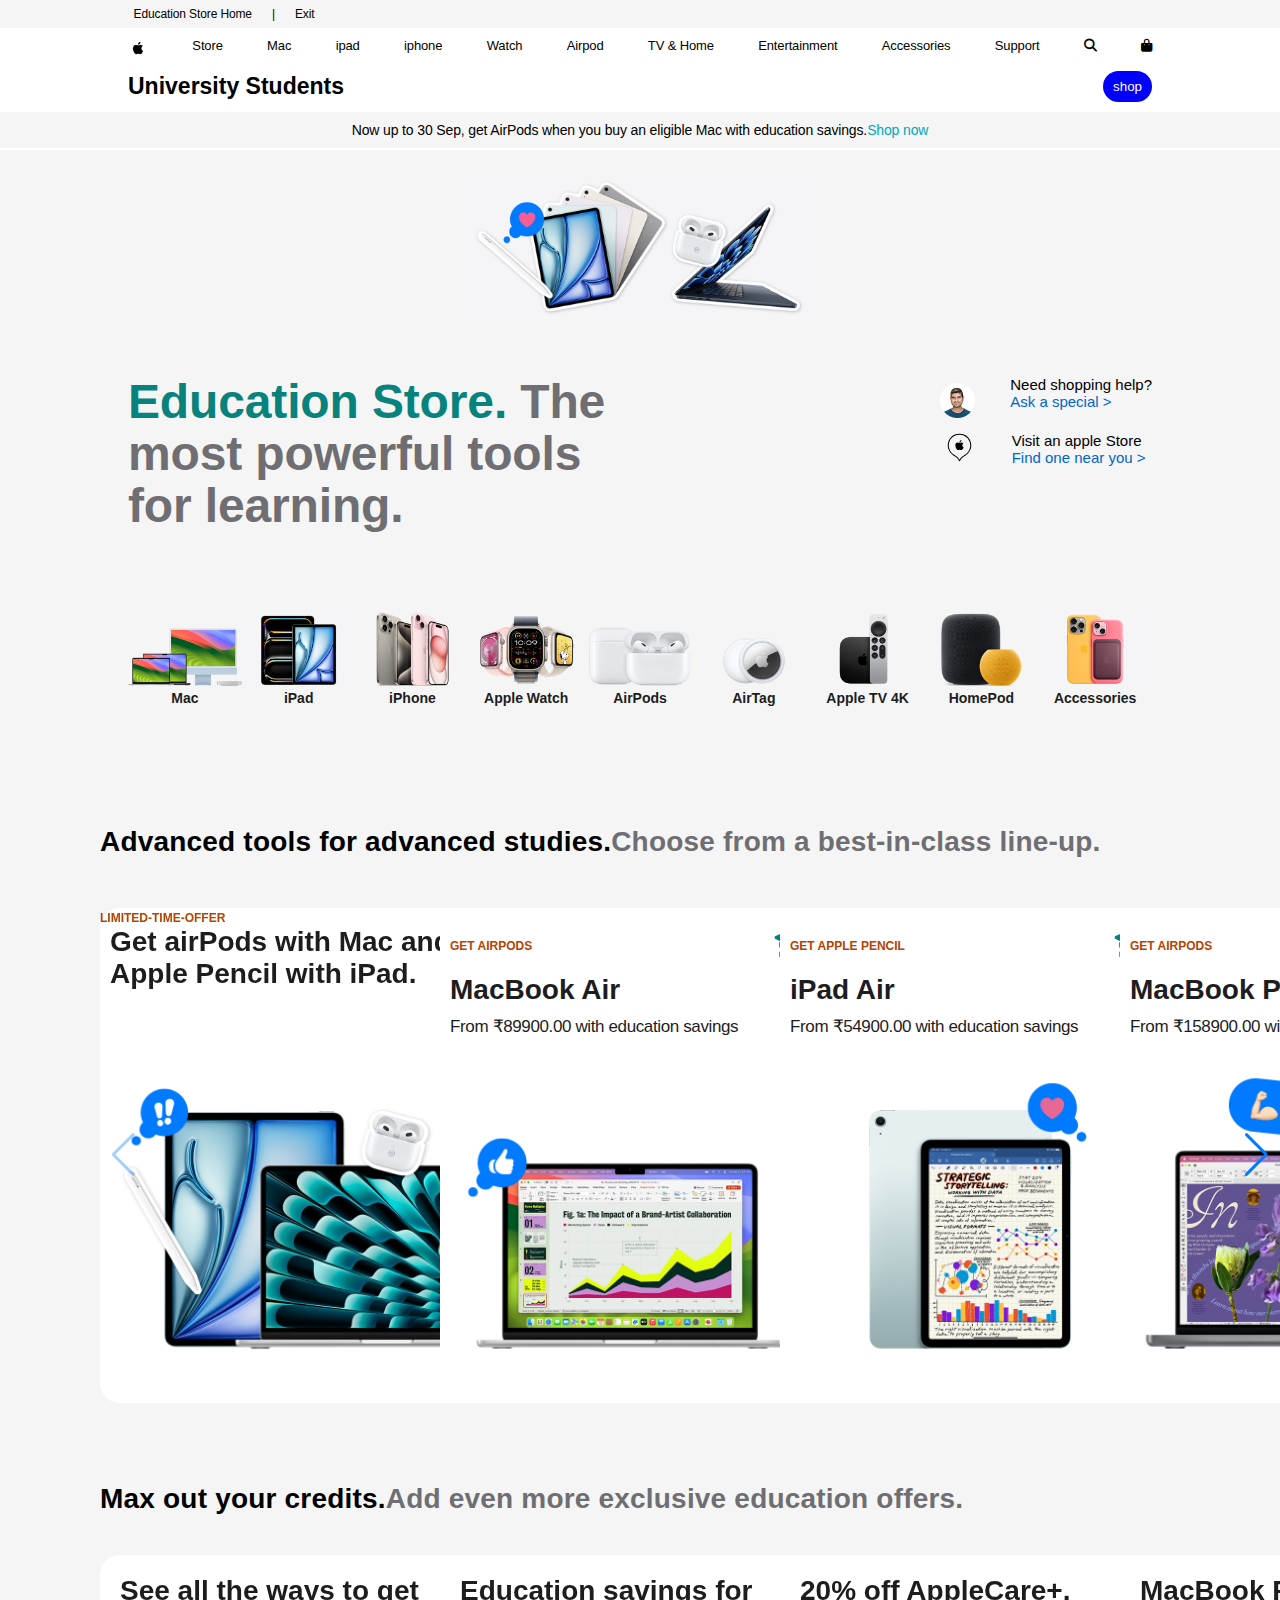
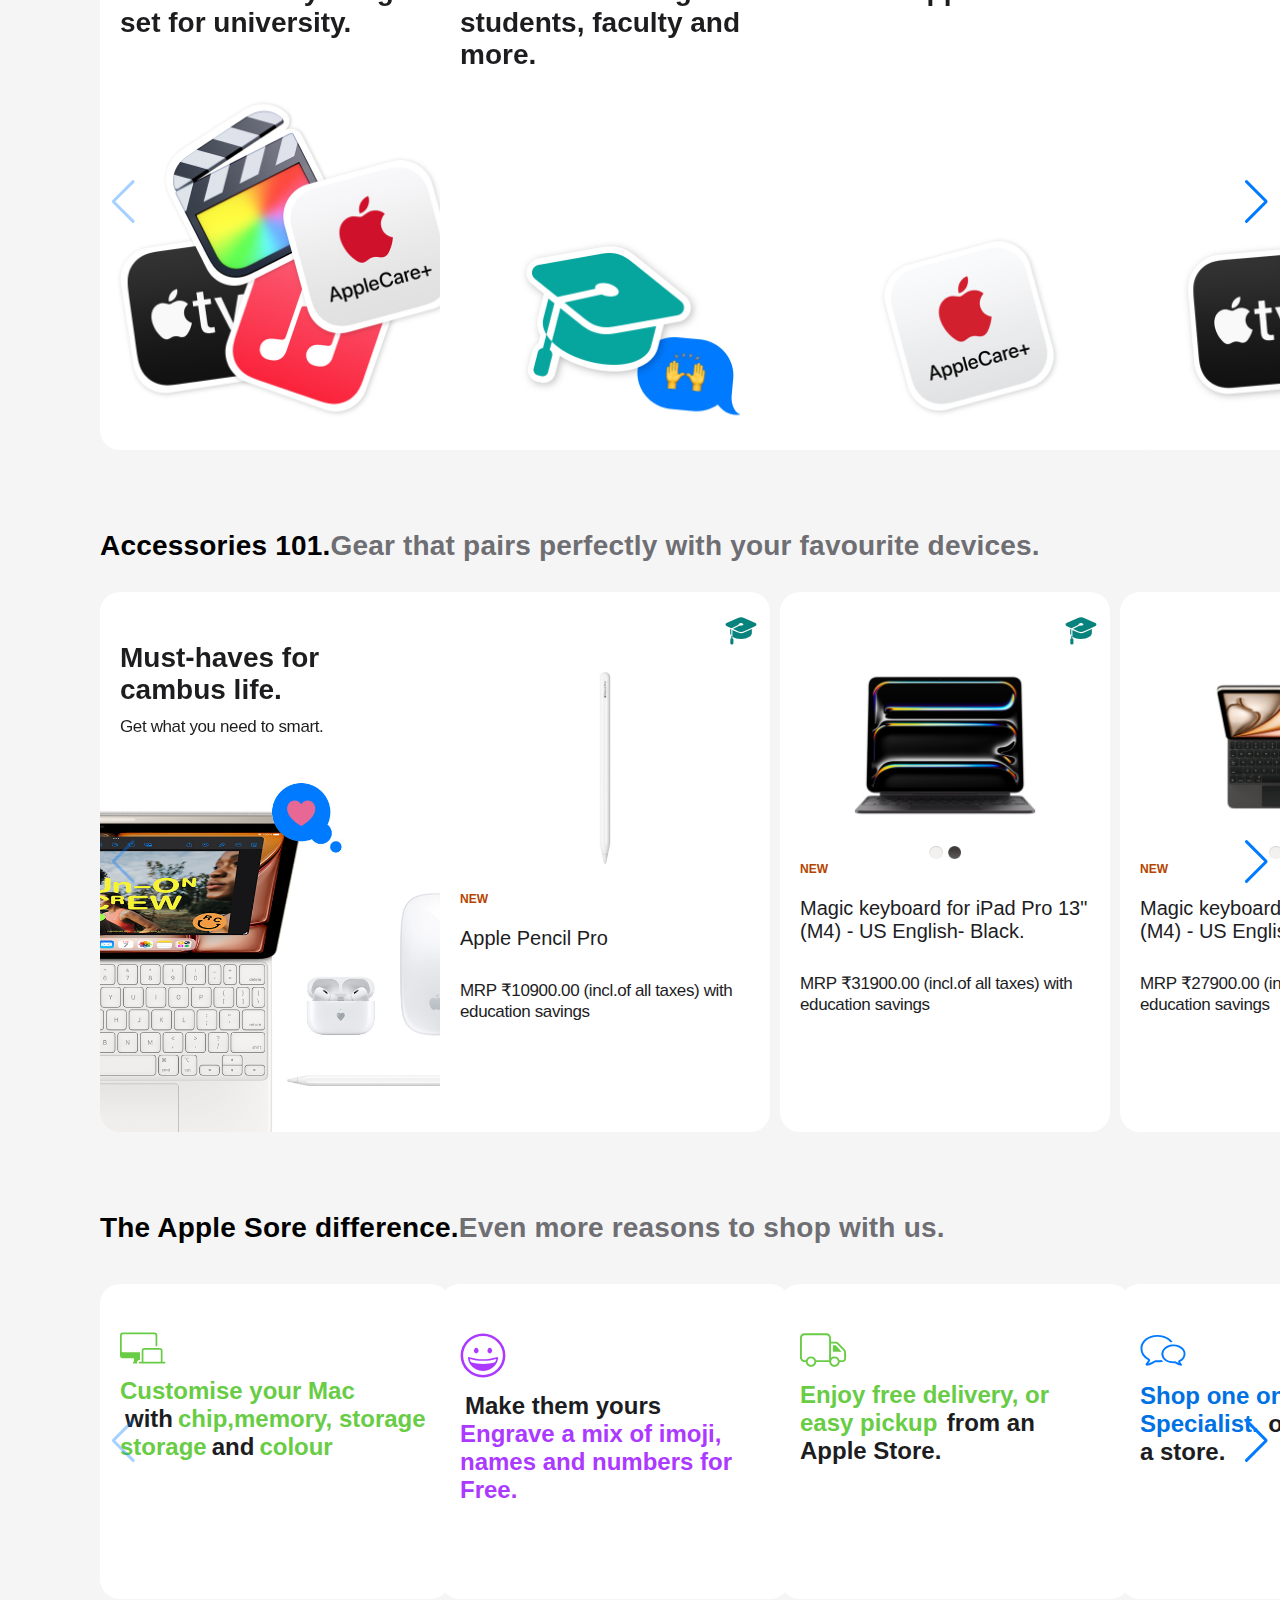
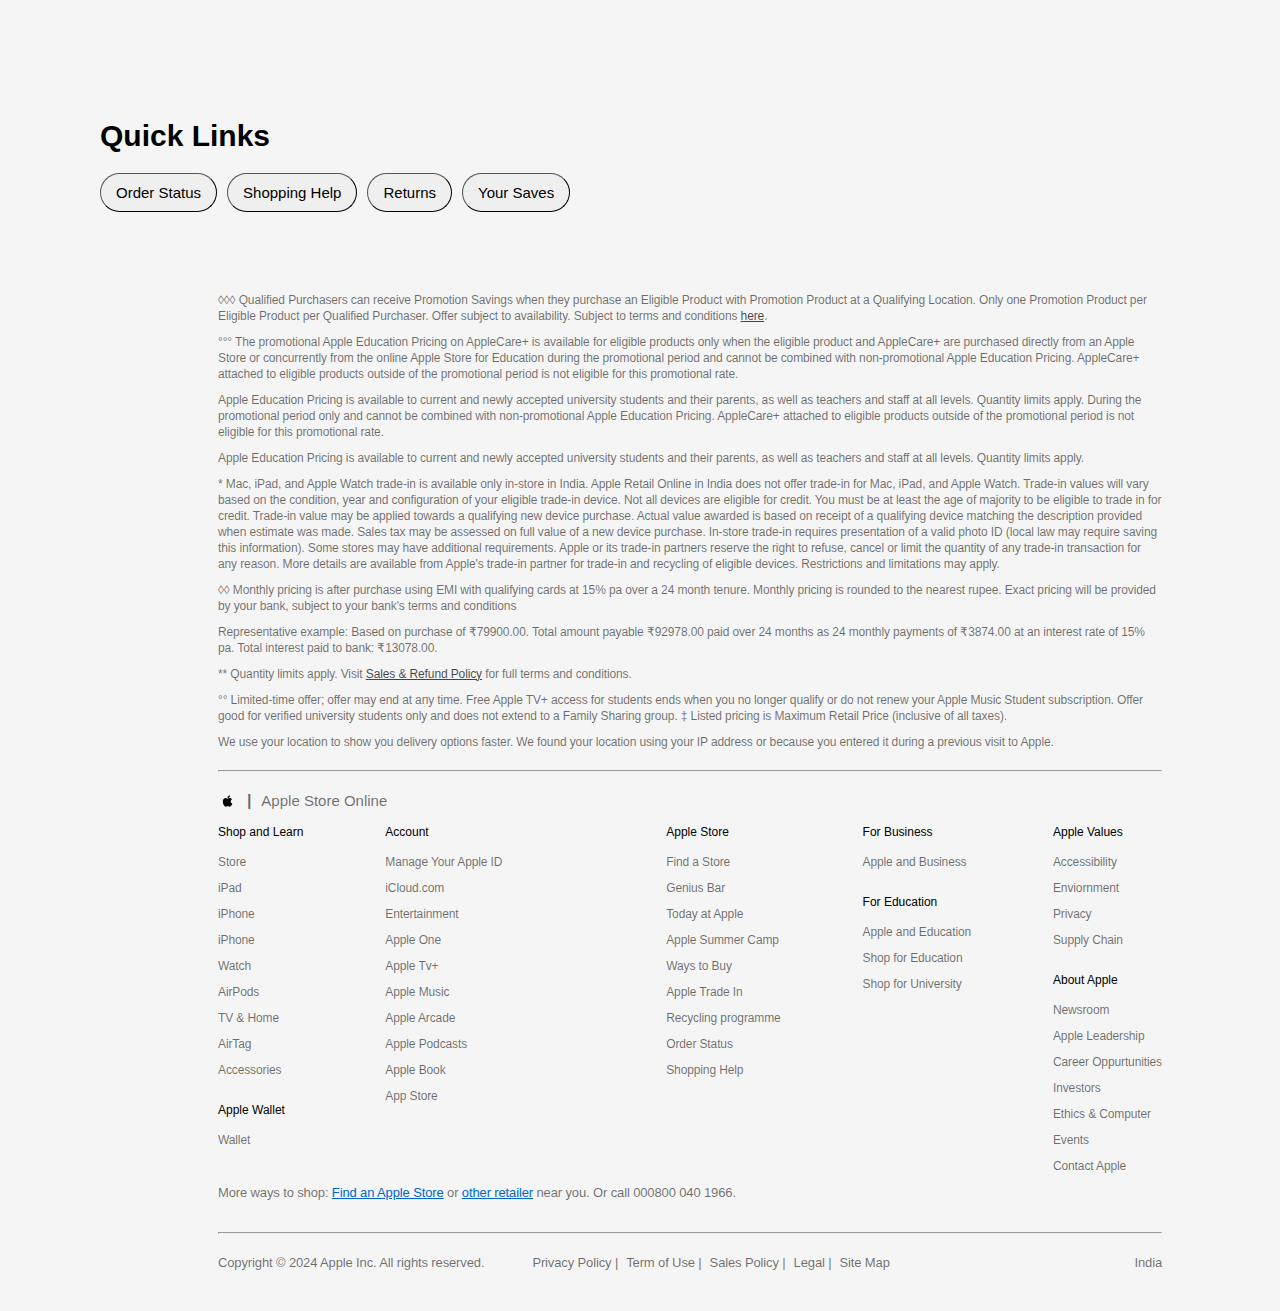
==== index.html @ 22cd4c26 "first commit" ====
<!DOCTYPE html>
<html lang="en">
<head>
    <meta charset="UTF-8">
    <link rel="stylesheet" href="https://cdnjs.cloudflare.com/ajax/libs/font-awesome/6.5.2/css/all.min.css">
    <link rel="shortcut icon" href="image/store-card-13-airtags-nav-202108.png" type="image/x-icon">
    <meta name="viewport" content="width=device-width, initial-scale=1.0">
    <link rel="stylesheet" href="style.css"/>
    <link rel="stylesheet"href="https://cdn.jsdelivr.net/npm/swiper@11/swiper-bundle.min.css"/>
    <title>students.apple(Ind)</title>
</head>
<body>
    <section id="nav-one">
        <div class="wrapper">
            <div class="header">
                <div class="nav-top">
                    <ul class="navone-ul">
                        <li><a href="#">Education Store Home</a></li>
                        <li><a href="#">|</a></li>
                        <li><a href="#">Exit</a></li>
                    </ul>
                </div>
            </div>             
        </div>
    </section>
    <div id="nav-two">
        <div class="wrapper">
            <ul class="navtwo-ul">
                <li class="nav-img"><a href="#">
                    <img src="image/apple-logo-icon-14895.png" alt="image">
                </a></li>
                <li><a href="#">Store</a></li>
                <li><a href="#">Mac</a></li>
                <li><a href="#">ipad</a></li>
                <li><a href="#">iphone</a></li>
                <li><a href="#">Watch</a></li>
                <li><a href="#">Airpod</a></li>
                <li><a href="#">TV & Home</a></li>
                <li><a href="#">Entertainment</a></li>
                <li><a href="#">Accessories</a></li>
                <li><a href="#">Support</a></li>
                <li><a class ="search-bar" href="#" >
                    <i class="fa-solid fa-magnifying-glass">
                    </i></a></li>
                <li><a href="#"><i class="fa-solid fa-bag-shopping" ></i></a></li>       
            </ul>
            <div class="hover-searchbar">
                <div class="hoversub-section">
                    <div class="search-content">
                        <img class="search-icon" src="image/svgexport-22.svg" alt="image"/>
                        <input class="input" placeholder="Search apple.com" type="searchbar"/>
                        <img class="close-icon" src="image/svgexport-20.svg"  alt="image" />
                    </div>
                    
                   
                    
                </div>
                <div class="wrapper">
                    <div class="searchbar-position" >
                        <h3 class="quick-link">Quick Links</h3>
                        <div class="search-barlink">
                            <img class="searchlink-icon"src="image/svgexport-24.svg" alt="image">
                            <span><a href="#">Find a Store</a></span>
                        </div>
                        <div class="search-barlink">
                            <img src="image/svgexport-24.svg" alt="image"/>
                            <span><a href="#">Accessories</a></span>
                        </div>
                        <div class="search-barlink">
                            <img src="image/svgexport-24.svg" alt="image"/>
                            <span><a href="#">Airpods</a></span>
                        </div>
                        <div class="search-barlink">
                            <img src="image/svgexport-24.svg" alt="image"/>
                            <span><a href="#">Airtag</a></span>
                        </div>
                        <div class="search-barlink">
                            <img src="image/svgexport-24.svg" alt="image"/>
                            <span><a href="#">Apple Trade In</a></span>
                        </div>
                    </div>
                </div>
            </div>    
        </div>
    </div>
    <div id="nav-three">
        <div class="wrapper">
            <div class="navthree-ul">
                <a href="#">University Students</a>
                <button class="shop-button">shop</button>
            </div>
        </div>
    </div>
    <div class="nav-four">
        <p class="navfour-text">
            Now up to 30 Sep, get AirPods when you buy an eligible Mac with education savings.
             <a class="shop-now" href="#">Shop now</a>
        </p>
    </div>
    <section id="education-store">
        <div class="wrapper">
            <div class="header-img">
                <img src="image/bts-header-store-202406_GEO_IN.jpg" alt="image"/>
            </div>
            <div class="educationstore-text">
                <div class="store-text">
                    <div class="edu-text">
                    <span class="edu-store">
                        Education Store.
                    </span>
                    
                    <p class="edu-subheader">
                        The most powerful tools for learning.
                    </p>
                    </div>  
                </div>
                <div class="store-help">
                    <div class="storehelp-right">
                        <div class="help-icon">
                            <img src="image/store-chat-specialist-icon-202309_AV1.jpg" alt="image"/>
                        </div>
                        <div class="helptext">
                            <span> Need shopping help?</span>
                            <a href="#">Ask a special > </a>
                        </div>
                    </div>
                    <div class="store-right">
                        <div class="visitapple-icon">
                            <img src="image/svgexport-29.svg" alt="image"/>
                        </div>
                        <div class="applevisit-text">
                            <span> Visit an apple Store</span>
                            <a href="#">Find one near you ></a>
                        </div>
                    </div>   
                </div>
            </div>
            <div class="education-tools">
                <div class="tools"><a href="#">
                    <img src="image/store-card-13-mac-nav-202310.png" alt="image">
                </a>
                <h6>Mac</h6>
                </div>
                <div class="tools"><a href="#">
                    <img src="image/store-card-13-ipad-nav-202405.png" alt="image">
                </a>
                <h6>iPad</h6>
                </div>
                <div class="tools"><a href="#">
                    <img src="image/store-card-13-iphone-nav-202309_GEO_EMEA (1).png" alt="image">
                </a>
                <h6>iPhone</h6>
                </div>
                <div class="tools"><a href="#">
                    <img src="image/store-card-13-watch-nav-202309_GEO_IN.png" alt="image">
                </a>
                <h6>Apple Watch</h6>
                </div>
                <div class="tools"><a href="#">
                    <img src="image/store-card-13-airpods-nav-202209.png" alt="image">
                </a>
                <h6>AirPods</h6>
                </div>
                <div class="tools"><a href="#">
                    <img src="image/store-card-13-airtags-nav-202108.png" alt="image">
                </a>
                <h6>AirTag</h6>
                </div>
                <div class="tools"><a href="#">
                    <img src="image/store-card-13-appletv-nav-202210.png" alt="image">
                </a>
                <h6>Apple TV 4K</h6>
                </div>
                <div class="tools"><a href="#">
                    <img src="image/store-card-13-homepod-nav-202301.png" alt="image">
                </a>
                <h6>HomePod</h6>
                </div>
                <div class="tools"><a href="#">
                    <img src="image/store-card-13-accessories-nav-202403.png" alt="image">
                </a>
                <h6>Accessories</h6>
                </div>
            </div>
        </div>
    </section>
    <section id="advanced-studies">
        <!-- <div class="wrapper"> -->
            <div class="advanced-heading">
                <p class="sentence1-studies">Advanced tools for advanced studies.</p>
                <span class="sentence2-studies">Choose from a best-in-class line-up.</span>
            </div>
            <div class="limitedoffer-card">
               
                <div class="swiper">
                    <!-- Additional required wrapper -->
                    <div class="swiper-wrapper">
                      <!-- Slides -->
                      <div class="swiper-slide">
                        <div class="card1-img">
                            <span class="card1-offertext">LIMITED-TIME-OFFER</span>
                            <p class="card1-subhead">Get airPods with Mac and Apple Pencil with iPad.</p>
                        </div>
                      </div>
                      <div class="swiper-slide"><div class="offercard-2">
                        <div class="card-top">
                            <span class="card1-offertext">GET AIRPODS</span>
                            <img src="image/untitled.svg" alt="svg">
                        </div>
                        <p class="card1-subhead">MacBook Air</p>
                        <a class="from-price" href="#">From ₹89900.00 with education savings</a>
                    </div>
                </div>
                      <div class="swiper-slide">
                        <div class="offercard-3">
                            <div class="card-top">
                                <span class="card1-offertext">GET APPLE PENCIL</span>
                                <img src="image/untitled.svg" alt="svg">
                            </div>
                            <p class="card1-subhead">iPad Air</p>
                            <a class="from-price" href="#">From ₹54900.00 with education savings</a>
                        </div>
                      </div>
                      <div class="swiper-slide">
                        <div class="offercard-4">
                            <div class="card-top">
                                <span class="card1-offertext">GET AIRPODS</span>
                                <img src="image/untitled.svg" alt="svg">
                            </div>
                            <p class="card1-subhead">MacBook Pro</p>
                            <a class="from-price" href="#">From ₹158900.00 with education savings</a>
                        </div>
                      </div>
                      <div class="swiper-slide">
                        <div class="offercard-5">
                            <div class="card-top">
                                <span class="card1-offertext">GET APPLE PENCIL</span>
                                <img src="image/untitled.svg" alt="svg">
                            </div>
                            <p class="card1-subhead">iPad Pro</p>
                            <a class="from-price" href="#">From ₹89900.00 .with education savings</a>
                        </div>
                      </div>
                      <div class="swiper-slide">
                        <div class="offercard-6">
                            <div class="card-top">
                                <span class="card1-offertext">GET AIRPODS</span>
                                <img src="image/untitled.svg" alt="svg">
                            </div>
                            <p class="card1-subhead">iMac</p>
                            <a class="from-price" href="#">From ₹129900.00 .with education savings</a>
                        </div>
                      </div>
                      <div class="swiper-slide"><div class="offercard-7">
                        <div class="card-top">
                            <span class="card1-offertext">GET AIRPODS</span>
                            <img src="image/untitled.svg" alt="svg">
                        </div>
                        <p class="card1-subhead">Mac mini</p>
                        <a class="from-price" href="#">From ₹49900.00 .with education savings</a> 
                    </div></div>
                      ...
                    </div>
                    <!-- If we need pagination
                    <div class="swiper-pagination"></div> -->
                  
                    <!-- If we need navigation buttons -->
                    <div class="swiper-button-prev"></div>
                    <div class="swiper-button-next"></div>
                  
                    <!-- If we need scrollbar -->
                    <!-- <div class="swiper-scrollbar"></div>
                  </div> -->
            </div>        
        </div>
         <script src="https://cdn.jsdelivr.net/npm/swiper@11/swiper-bundle.min.js"></script> 
    </section>
    <section id="education-offer">
        <div class="educationoffer-text">
            <p class="sentence1-offer">Max out your credits.</p>
            <span class="sentence2-offer">Add even more exclusive education offers.</span>
        </div>
        <div class="exclusive.education-head">
            <div class="swiper">
                <!-- Additional required wrapper -->
                <div class="swiper-wrapper">
                  <!-- Slides -->
                  <div class="swiper-slide">
                    <div class="exclusive-card1">
                        <p class="exclusive-subhead">See all the ways to get set for university.</p>
                    </div>
                  </div>
                  <div class="swiper-slide">
                    <div class="exclusive-card2">
                    <p class="exclusive-subhead">Education savings for students, faculty and more.</p>
                </div>
            </div>
                  <div class="swiper-slide">
                    <div class="exclusive-card3">
                        <p class="exclusive-subhead">20% off AppleCare+.</p>
                    </div>
                  </div>
                  <div class="swiper-slide">
                    <div class="exclusive-card4">   
                        <p class="exclusive-subhead">MacBook Pro</p>   
                    </div>
                  </div> 
                </div>
                  <!-- If we need pagination
                <div class="swiper-pagination"></div> -->
              
                <!-- If we need navigation buttons -->
                <div class="swiper-button-prev"></div>
                <div class="swiper-button-next"></div>
              
                <!-- If we need scrollbar -->
                <!-- <div class="swiper-scrollbar"></div>
              </div> -->
        </div>
    </section>
    <section id="accessories">
        <!-- <div class="wrapper"> -->
            <div class="accessories-heading">
                <p class="sentence1-accessories">Accessories 101.</p>
                <span class="sentence2-accessories">Gear that pairs perfectly with your favourite devices.</span>
            </div>
            <div class="accessories.education-head">
                <div class="swiper">
                    <!-- Additional required wrapper -->
                    <div class="swiper-wrapper">
                      <!-- Slides -->
                      <div class="swiper-slide">
                        <div class="accessories-card1">
                            <p class="accessories-subhead">Must-haves for <br> cambus life.</p>
                            <a class="accessories-price" href="#">Get what you need to smart.</a> 
                        </div>
                      </div>
                      <div class="swiper-slide">
                        <div class="accessories-card2">
                           <div class="white-card">
                                <img class="svg1img" src="image/untitled.svg" alt="svg"/>
                                <img class="pencil-pro"src="image/MX2D3.jpg" alt="image"/>
                                <span class="red-text">NEW</span>
                                <p class="devices-subhead">
                                    Apple Pencil Pro
                                </p>
                                <a class="accessories-price" href="#">MRP ₹10900.00 (incl.of all taxes) with education savings</a> 
                           </div>
                    </div>
                </div>
                      <div class="swiper-slide">
                        <div class="accessories-card3">
                            <div class="white-card">
                                <img class="svg1img" src="image/untitled.svg" alt="svg">
                                <img class="ipad-pro" src="image/MWR53.jpg" alt="image"/>
                                <div class="colors">
                                <img class="white-color" src="image/MJQJ3_SW_COLOR.jpg" alt="image">
                                <img class="brown-color"src="image/MWR53_SW_COLOR.jpg" alt="image">
                                </div>
                                <span class="red-text">NEW</span>
                                <p class="devices-subhead">Magic keyboard for iPad Pro 13" (M4) - US English- Black.</p>
                                <a class="accessories-price" href="#">MRP ₹31900.00 (incl.of all taxes) with education savings</a> 
                            </div>
                    </div>
                      </div>
                      <div class="swiper-slide">
                        <div class="accessories-card4">
                            <div class="white-card">
                                <img class="svg1img" src="image/untitled.svg" alt="svg">
                                <img class="ipad-pro" src="image/MXQT2.jpg" alt="image"/>
                                <div class="colors">
                                <img class="white-color" src="image/MJQJ3_SW_COLOR.jpg" alt="image">
                                <img class="brown-color"src="image/MWR53_SW_COLOR.jpg" alt="image">
                                </div>
                                <span class="red-text">NEW</span>
                                <p class="devices-subhead">
                                    Magic keyboard for iPad Pro 13" (M4) - US English- Black.
                                </p>
                                <a class="accessories-price" href="#">
                                    MRP ₹27900.00 (incl.of all taxes) with education savings
                                </a> 
                            </div>          
                    </div>
                      </div>
                      <div class="swiper-slide">
                        <div class="accessories-card5">
                            <div class="white-card">
                                <img class="svg1img" src="image/untitled.svg" alt="svg"/>
                                <img class="pencil-pro"src="image/MX2D3.jpg" alt="image"/>
                                
                                <p class="devices-subhead">
                                    Apple Pencil (USB-C)
                                </p>
                                <a class="accessories-price" href="#">
                                    MRP ₹6900.00 (incl.of all taxes) with education savings
                                </a> 
                           </div>
                        </div>
                      </div>
                      <div class="swiper-slide">
                        <div class="accessories-card6">
                            <div class="white-card">
                                <img class="svg1img" src="image/untitled.svg" alt="svg"/>
                                <img class="pencil-pro"src="image/MME73.jpg" alt="image"/>
                                <span class="red-text">Free Engraving</span>
                                <p class="airpod3rd-subhead">
                                    AirPods (3rd generation) with MagSafe Charging Case
                                </p>
                                <a class="accessories-mrp" href="#">
                                    MRP ₹20900.00 (incl.of all taxes) with education savings.
                                </a> 
                           </div>
                        </div>
                      </div>
                      <div class="swiper-slide">
                        <div class="accessories-card7">
                            <div class="white-card">
                                <img class="svg1img" src="image/untitled.svg" alt="svg"/>
                                <img class="pencil-pro"src="image/MQDP3.jpg" alt="image"/>
                                <p class="airpod3rd-subhead">
                                    Magic Keyboard Felio for ipad (10th generation) - US English
                                </p>
                                <a class="accessories-mrp" href="#">
                                    MRP ₹22899.00 (incl.of all taxes) with education savings.
                                </a> 
                           </div>
                        </div>
                      </div>
                      <div class="swiper-slide">
                        <div class="accessories-card8">
                            <div class="white-card">
                                <img class="svg1img" src="image/untitled.svg" alt="svg"/>
                                <img class="pencil-pro"src="image/airtag-single-select-202104.jpg" alt="image"/>
                                <span class="red-text">Free Engraving</span>
                                <p class="airpod3rd-subhead">
                                    AirTag
                                </p>
                                <a class="accessories-mrp" href="#">
                                    MRP ₹3490.00 (incl.of all taxes) 
                                </a> 
                           </div>

                        </div>
                      </div>
                      <div class="swiper-slide">
                        <div class="accessories-card9">
                            <div class="white-card">
                                <img class="svg1img" src="image/untitled.svg" alt="svg"/>
                                <img class="pencil-pro"src="image/MTJV3.jpg" alt="image"/>
                                <span class="red-text">Free Engraving</span>
                                <p class="airpod3rd-subhead">
                                    AirPods Pro (2nd generation) with MagaSafe Charging Case..
                                </p>
                                <a class="accessories-mrp" href="#">
                                    MRP ₹24900.00 (incl.of all taxes) with<br> education savings.
                                </a> 
                           </div>

                        </div>
                      </div>
                      
                    </div>
                      <!-- If we need pagination
                    <div class="swiper-pagination"></div> -->
                  
                    <!-- If we need navigation buttons -->
                    <div class="swiper-button-prev"></div>
                    <div class="swiper-button-next"></div>
                  
                    <!-- If we need scrollbar -->
                    <!-- <div class="swiper-scrollbar"></div>
                  </div> -->
            </div>
        </div>
    </section>
    <section id="apple-store">
        <div class="applestore-text">
            <p class="sentence1-accessories">The Apple Sore difference.</p>
            <span class="sentence2-accessories">Even more reasons to shop with us.</span>
        </div>
        <div class="swiper">
            <!-- Additional required wrapper -->
            <div class="swiper-wrapper">
              <!-- Slides -->
              <div class="swiper-slide">
                <div class="bg-card">
                    <img class="bg-icon" src="image/svgexport-33.svg" alt="image"/>
                    <div class="bg-paragraph">
                        <span class="bg-highlight">Customise your Mac</span>
                    </div>
                    <div class="bg-paragraph">
                        <span class="bg-black">with</span>
                        <span class="bg-highlight">chip,memory, storage</span>
                    </div>
                    <div class="bg-paragraph">
                        <div class="bg-highlight">storage</div>
                        <div class="bg-black">and</div>
                        <div class="bg-highlight">colour</div>
                    </div> 
                </div>
              </div>
              <div class="swiper-slide">
                <div class="card">
                <div class="bg-card">
                    <img class="bg-icon" src="image/svgexport-34.svg" alt="image"/>
                    <div class="bg-paragraph">
                        <span class="bg-black">Make them yours</span>
                    </div>
                    <div class="bg-paragraph">
                        <div class="bg-imojie">
                            Engrave a mix of imoji, names and numbers for Free.
                        </div>
                        
                    </div> 
                </div>
            </div>
        </div>
              <div class="swiper-slide">
                <div class="card">
                    <div class="bg-card">
                        <img class="bg-icon" src="image/svgexport-35.svg" alt="image"/>
                        <div class="greenblack-text">
                            <span class="bg-highlight">Enjoy free delivery, or easy pickup</span>
                            <span class="bg-black">from an Apple Store.</span>   
                        </div>
                    </div>
              </div>
              </div>      
            <div class="swiper-slide">
                <div class="bg-card">
                    <img class="bg-icon" src="image/svgexport-36.svg" alt="image"/>
                    <div class="greenblack-text">
                        <span class="highlight-blue">Shop one on one with a Specialist.</span>
                        <span class="bg-black">online or in a store.</span>
                    </div>
                </div>
            </div>
            <div class="swiper-slide">
                <div class="bg-card">
                    <img class="bg-icon" src="image/svgexport-37.svg" alt="image"/>
                    <div class="blueblack-text">
                        <span class="highlight-blue">Exchange your smartphone,</span>
                        <span class="bg-black">get ₹16000.00 - ₹61045.00 in credit towards a new one.*</span>
                    </div>
                </div>
            </div>
            <div class="swiper-slide">
                <div class="bg-card">
                    <img class="bg-icon" src="image/svgexport-38.svg" alt="image"/>
                    <div class="blueblack-text1">
                        <span class="highlight-blue">
                            Tradenin your eligible Mac,Apple Watch or iPad for instant credit,
                        </span>
                        <span class="bg-black">in-store only.</span>
                    </div>
                    
                </div>
            </div>
        </div>
            <div class="swiper-button-prev"></div>
           <div class="swiper-button-next">
           </div>
           
        </div>
           
    </section>
    <div class="bottom-spotlight">
        <div class="spotlight-bottom">
            <h4>Quick Links</h4>
            <div class="spotbottom-button">
                <button class="order-bn">Order Status</button>
                <button class="order-bn">Shopping Help</button>
                <button class="order-bn">Returns</button>
                <button class="order-bn">Your Saves</button>
            </div>
    </div>

    <section id="footer">
        <div class="wrapper">
            <p class="ftr-1paragraph">◊◊◊ Qualified Purchasers can receive Promotion Savings when they purchase an
                 Eligible Product with Promotion Product at a Qualifying Location. Only one Promotion Product per 
                 Eligible Product per Qualified Purchaser. Offer subject to availability. Subject to terms and 
                 conditions <a href="#">here</a>.
            </p>
            <p class="ftr-1paragraph">°°° The promotional Apple Education Pricing on AppleCare+ is 
                available for eligible products only when the eligible product and AppleCare+ are purchased
                 directly from an Apple Store or concurrently from the online Apple Store for Education during
                  the promotional period and cannot be combined with non-promotional Apple Education Pricing.
                   AppleCare+ attached to eligible products
                 outside of the promotional period is not eligible for this promotional rate.</p>
        
            <p class="ftr-1paragraph">
                Apple Education Pricing is available to current and newly accepted university students and their parents,
                as well as teachers and staff at all levels. Quantity limits apply. During the promotional period only and 
                cannot be combined with non-promotional Apple Education Pricing. AppleCare+ attached 
                to eligible products outside of the promotional period is not eligible for this promotional rate.
            </p>
            <p class="ftr-1paragraph">
                Apple Education Pricing is available to current and newly accepted university students and their parents,
                as well as teachers and staff at all levels. Quantity limits apply.
            </p>
            <p class="ftr-1paragraph">* Mac, iPad, and Apple Watch trade-in is available only in-store in India.
                Apple Retail Online in India does not offer trade-in for Mac, iPad, and Apple Watch. 
                Trade-in values will vary based on the condition, year and configuration of your eligible trade-in device.
                Not all devices are eligible for credit. You must be at least the age of majority to be eligible to trade
                in for credit. Trade-in value may be applied towards a qualifying new device purchase. Actual value 
                awarded is based on receipt of a qualifying device matching the description provided when estimate was made.
                Sales tax may be assessed on full value of a new device purchase. In-store trade-in requires presentation 
                of a valid photo ID (local law may require saving this information). Some stores may have additional requirements.
                Apple or its trade-in partners reserve the right to refuse, cancel or limit the quantity of any trade-in
                transaction for any reason. More details are available from Apple's trade-in
                partner for trade-in and recycling of eligible devices. Restrictions and limitations may apply.
            </p>
            <p class="ftr-1paragraph">
                ◊◊ Monthly pricing is after purchase using EMI with qualifying cards at 15% pa over a 24 month tenure.
                 Monthly pricing is rounded to the nearest rupee.
                 Exact pricing will be provided by your bank, subject to your bank's terms and conditions
            </p>
            <p class="ftr-1paragraph">
                Representative example:
                Based on purchase of ₹79900.00. Total amount payable ₹92978.00 paid over 24 months as 24 monthly 
                payments of ₹3874.00 
                at an interest rate of 15% pa.
                Total interest paid to bank: ₹13078.00.
            </p>
            <p class="ftr-1paragraph">
                ** Quantity limits apply. Visit <a href="#">Sales & Refund Policy</a> for full terms and conditions.
            </p>
            <p class="ftr-1paragraph">
                °° Limited-time offer; offer may end at any time. Free Apple TV+ access for students ends when you
                 no longer qualify or do not renew your Apple Music Student subscription.
                 Offer good for verified university students only and does not extend to a Family Sharing group.
                ‡ Listed pricing is Maximum Retail Price (inclusive of all taxes).
            </p>
            <p class="ftr-1paragraph">
                We use your location to show you delivery options faster. We found your location using your
                 IP address or because you entered it during a previous visit to Apple.
            </p>
           
            <hr class="line">
            <div class="mid-footer">
                <div class="mid">
                    <img src="image/apple-logo-icon-14895.png" alt="image">
                    <h4><a href="#">|</a></h4>
                    <span>Apple Store Online</span>
                </div>
                <div class="footermid-section">
                    <div class="list">
                        <h5>Shop and Learn</h5>
                        <h6><a href="#">Store</a></h6>
                        <h6><a href="#">iPad</a></h6>
                        <h6><a href="#">iPhone</a></h6>
                        <h6><a href="#">iPhone</a></h6>
                        <h6><a href="#">Watch</a></h6>
                        <h6><a href="#">AirPods</a></h6>
                        <h6><a href="#">TV & Home</a></h6>
                        <h6><a href="#">AirTag</a></h6>
                        <h6><a href="#">Accessories</a></h6>
                        <h5>Apple Wallet</h5>
                        <h6><a href="#">Wallet</a></h6>
                    </div>
                    <div class="list">
                        <h5>Account</h5>
                        <h6><a href="#">Manage Your Apple ID</a></h6>
                        <h6><a href="#">iCloud.com</a></h6>
                        <h6><a href="#">Entertainment</a></h6>
                        <h6><a href="#">Apple One</a></h6>
                        <h6><a href="#">Apple Tv+</a></h6>
                        <h6><a href="#">Apple Music</a></h6>
                        <h6><a href="#">Apple Arcade</a></h6>
                        <h6><a href="#">Apple Podcasts</a></h6>
                        <h6><a href="#">Apple Book</a></h6>
                        <h6><a href="#">App Store</a</h6>
                    </div>
                    <div class="list">
                        <h5>Apple Store</h5>
                        <h6><a href="#">Find a Store</a></h6>
                        <h6><a href="#">Genius Bar</a></h6>
                        <h6><a href="#">Today at Apple</a></h6>
                        <h6><a href="#">Apple Summer Camp</a></h6>
                        <h6><a href="#">Ways to Buy</a></h6>
                        <h6><a href="#">Apple Trade In</a></h6>
                        <h6><a href="#">Recycling programme</a></h6>
                        <h6><a href="#">Order Status</a></h6>
                        <h6><a href="#">Shopping Help</a></h6>
                    </div>
                    <div class="list">
                        <h5>For Business</h5>
                        <h6><a href="#">Apple and Business</a></h6>
                        <h5>For Education</h5>
                        <h6><a href="#">Apple and Education</a></h6>
                        <h6><a href="#">Shop for Education</a></h6>
                        <h6><a href="#">Shop for University</a></h6>
                    </div>
                    <div class="list">
                        <h5>Apple Values</h5>
                        <h6><a href="#">Accessibility</a></h6>
                        <h6><a href="#">Enviornment</a></h6>
                        <h6><a href="#">Privacy</a></h6>
                        <h6><a href="#">Supply Chain</a></h6>
                        <h5>About Apple</h5>
                        <h6><a href="#">Newsroom</a></h6>
                        <h6><a href="#">Apple Leadership</a></h6>
                        <h6><a href="#">Career Oppurtunities</a></h6>
                        <h6><a href="#">Investors</a></h6>
                        <h6><a href="#">Ethics & Computer</a></h6>
                        <h6><a href="#">Events</a></h6>
                        <h6><a href="#">Contact Apple</a></h6>
                    </div>
                </div>
                <div class="mid-bottom-text">
                    <h3>More ways to shop: <a href="#">Find an Apple Store</a> or
                        <a href="#">other retailer</a> near you. Or call 000800 040 1966.
                   </h3>
                </div>
                <hr class="line">
            </div>
            <div class="footer-link">
                <div class="footer-bottom">
                    <div class="mid-bottom-text">
                        <h3>
                            Copyright © 2024 Apple Inc. All rights reserved.
                       </h3>
                    </div>
                    <ul>
                        <li><a href="#">Privacy Policy</a> |</li>
                        <li><a href="#">Term of Use</a> |</li>
                        <li><a href="#">Sales Policy</a> |</li>
                        <li><a href="#">Legal</a> |</li>
                        <li><a href="#">Site Map</a></li>
                       </ul>
                </div>
                <h4>India</h4>
            </div>
        </div>
        
    </section>
    <script src="index.js"></script>
</body>



</html>
---- style.css ----
*{
    margin: 0;
    padding: 0;
    font-family: SF Pro Display, SF Pro Icons, 
    Helvetica Neue, Helvetica, Arial, sans-serif;
    
}
.wrapper{
    width: 80%;
    margin: 0 auto;
    max-width: 1280px;
}
#nav-one {
    background-color:rgba(0, 0, 0, .04);
    padding: 7px;
}
.header .nav-top .navone-ul{
    display: flex;  
    
}
.header .nav-top  li{
    list-style-type: none;
    padding-right: 20px;
    font-size: 12px;
    font-weight: 400;
    letter-spacing: -.01em;

    
}
.header .nav-top  li a{
    text-decoration: none;
    color: black;
    font-family: SF Pro Display, SF Pro Icons, 
    Helvetica Neue, Helvetica, Arial, sans-serif;
    font-size: 12px;
    font-weight: 400;
    letter-spacing: -.01em;
    
    
}
#nav-two .navtwo-ul{
    display: flex;
    list-style: none;
    justify-content: space-between;
    padding-top: 10px;
    
}
.navtwo-ul li{
    font-family: SF Pro Display, SF Pro Icons, 
    Helvetica Neue, Helvetica, Arial, sans-serif;
    font-size: 13px;
    font-weight: 400;
    letter-spacing: -.01em;
}
 .hover-searchbar {
    display: none;
    flex-direction: column;
    /* justify-content: flex-start; */
    position: fixed;
    z-index: 999;
    width: 100%;
    right: 0;
    height: 50vh;
    background-color: white; 
}
.hover-searchbar .hoversub-section{
    display: flex;
    padding-left: 5%;
}
.hover-searchbar .search-content{
    display: flex;
    margin-top: 3%;
    padding-left: 14%;
    
}
  .close-icon{
    width: 3%;
    cursor: pointer;
    margin-left: 100px;
}
.hover-searchbar .search-icon img{
    width: 100%;
}

.hover-searchbar .input {
    height: 30px;
    font-size: 24px;
    line-height: 1.1666666667;
    font-weight: 600;
    letter-spacing: .009em;
    font-family: SF Pro Display, SF Pro Icons,
    Helvetica Neue, Helvetica, Arial, sans-serif;
    position: relative;
    z-index: 1;
    /* margin-inline-start: -30px;
    margin-inline-end: -31px;
    padding-inline-start: 34px;
    padding-inline-end: 34px; */
    width: 50%;
    height: 100%;
    border: none;
    outline: none;
    box-sizing: border-box;
    background-color: transparent;
    border: none;
    border-radius: 0;
    color: var(--r-globalnav-search-input-value-color);
    line-height: 1;
}
.hover-searchbar .searchbar-position{
    padding-left: 12%;
    padding-top: 3%;
}
.search-barlink{
    display: flex;
    justify-items: center;
    text-align: center;
    align-items: center;
    gap: 1%;
}
.searchbar-position .quick-link{
    font-size: 12px;
    line-height: 1.3333733333;
    font-weight: 400;
    letter-spacing: -.01em;
    font-family: SF Pro Text, SF Pro Icons, Helvetica Neue, Helvetica, Arial, sans-serif;
    color: grey;
    padding-bottom: 1%;
}
.search-barlink a{
    text-decoration: none;
    font-size: 13px;
    color: var(--r-globalnav-search-input-value-color);
}
.search-barlink img{
    display: flex;
    justify-items: center;
    text-align: center;
}
.wrapper .navtwo-ul li a{
    text-decoration: none; 
    color: black;
}
#nav-two .wrapper  .nav-img img{
    width: 20px;
}
#nav-three .navthree-ul {
    display: flex;
    justify-content: space-between;
    margin: 10px 0px;
}
.navthree-ul a{
    text-decoration: none;
    font-size: 23px;
    line-height: 1.3333733333;
    font-weight: 600;
    color: black;
    font-family: SF Pro Text, SF Pro Icons, Helvetica Neue, Helvetica, Arial, sans-serif;
}
#nav-three .navthree-ul .shop-button{
    padding: 0px 10px ;
    background-color: blue;
    border-radius: 20px;
    color: white;
    border: none;
}
.nav-four{
    padding: 10px;
    background-color: rgba(0, 0, 0, .04);
}
.nav-four .navfour-text{
    display: flex;
    justify-content: center;
    font-size: 14px;
    font-weight: 400;
    letter-spacing: -0.01em;
    font-family: SF Pro Text, SF Pro Icons,
     Helvetica Neue, Helvetica, Arial, sans-serif;
    
}
.navfour-text .shop-now{
    text-decoration: none;
    color: rgb(0, 167, 189);
}
#education-store {
    background-color: rgba(0, 0, 0, .04);
    margin-top: 2px;
    justify-content:center;
}
#education-store .header-img {
    display: flex;
    justify-content: space-evenly;
    padding-top: 30px;
    width: 100%;
}
#education-store .header-img img{
    width:35%;
}
.storehelp-right .help-icon img{
    width: 50%;
}
.storehelp-right .visitapple-icon{
    padding-right: 10px;

}

.educationstore-text{
    display: flex;
    justify-content: space-between;
    padding-top: 60px;
}

.educationstore-text .store-text .edu-store{
    color: #08827c;
}
.educationstore-text .store-text {
    font-size: 48px;
    width: 50%;
    color: #6e6e73;
    font-weight: 600;
    letter-spacing: -.003em;
    line-height: 1.0834933333;
    font-family: SF Pro Display, SF Pro Icons,
     Helvetica Neue, Helvetica, Arial, sans-serif;
}

.educationstore-text .store-text {
    display: flex;
}
.educationstore-text .store-text .edu-subheader{
    display: inline;
    font-family: SF Pro Display, SF Pro Icons,
     Helvetica Neue, Helvetica, Arial, sans-serif;
    font-size: 48px;
    font-weight: 600;
    letter-spacing: -.003em;
    line-height: 1.0834933333;
}

.educationstore-text .store-help .helptext{
    display: flex;
    flex-direction: column;
    font-size: 15px;
    padding-bottom: 20px;
}
.educationstore-text .store-help .applevisit-text{
    display: flex;
    flex-direction: column;
    font-size: 15px;
}
.educationstore-text .store-help a{
    color: #06c;
    text-decoration: none;
}
.store-right{
    display: flex;
    gap: 40px;
    justify-content: center;
    align-items: center;
}
.storehelp-right{
    display: flex;
    justify-content: center;
    align-items: center;
    
}
.education-tools{
    display: flex;
    justify-items: center;
    justify-content: space-between;
    padding: 80px 0px;
}
.education-tools .tools {
    display: block;
    justify-items: center;
    text-align: center;  
}
.education-tools .tools img{
    width: 100%;
}
.education-tools .tools h6{
    color: #1d1d1f;
    font-size: 14px;
    font-family:  SF Pro Display, SF Pro Icons,
     Helvetica Neue, Helvetica, Arial, sans-serif;
}
#advanced-studies{
    background-color:rgba(0, 0, 0, .04) ;
    padding-bottom: 80px;
    padding:40px 0px 40px 100px;    
}
#advanced-studies .advanced-heading{
    display: flex;
}
.advanced-heading .sentence1-studies{
    font-family: SF Pro Display, SF Pro Icons,
     Helvetica Neue, Helvetica, Arial, sans-serif;
    font-size: 28px;
    font-weight: 600;
    letter-spacing: .007em;
}
.advanced-heading .sentence2-studies {
    font-size: 28px;
    font-weight: 600;
    color: #6e6e73;
    letter-spacing: .007em;
    font-family: SF Pro Display, SF Pro Icons,
     Helvetica Neue, Helvetica, Arial, sans-serif;
}
.limitedoffer-card {
    display: flex;
    margin-top: 50px;
    /* overflow: hidden; */
}
.limitedoffer-card  .card1-img  {
    background-image: url("image/store-card-40-bts-offer-202406_GEO_IN.jpg");
    /* object-fit: contain; */
    background-size:cover;
    background-position: center;
    width: 380px;
    height: 55vh;
    border-radius: 20px;
    display: block;
    transition: transform ease 0.2s;
    &:hover{
        transform: scale(1.03);
    }

    
    
}
.limitedoffer-card .offercard-2 {
    background-image: url("image/store-card-40-bts-macbook-air-202406.jpg");
    background-size: cover;
    background-position: center;
    width: 380px;
    height: 55vh;
    border-radius: 20px;
    transition: transform ease 0.2s;
    &:hover{
        transform: scale(1.03);
    }
}
 .card-top{
    display: flex;
    margin: 0px 10px 0px 10px;
    
    justify-content: space-between;
}
.card-top img{
    width: 40px;

}


.card1-offertext{
    margin: 30px 0px 20px 0px;
    color: #b64400;
    font-size: 12px;
    font-weight: 600;
    line-height: 1.3333733333;
    font-family: SF Pro Text, SF Pro Icons,
     Helvetica Neue, Helvetica, Arial, sans-serif;
}
.card1-subhead{
    margin: 0px 10px 10px;
    font-size: 28px;
    font-weight: 600;
    line-height: 1.1428571429;
    color: #1d1d1f;
    font-family: SF Pro Display, SF Pro Icons,
     Helvetica Neue, Helvetica, Arial, sans-serif;
}
.from-price{
    color: #1d1d1f;
    font-family: SF Pro Text, SF Pro Icons,
     Helvetica Neue, Helvetica, Arial, sans-serif;
    font-size: 17px;
    font-weight: 400;
    letter-spacing: -.022em;
    line-height: 1.2353641176;
    margin: 0px 10px;
    text-decoration: none;
}
.limitedoffer-card .offercard-3 {
    background-image: url("image/store-card-40-bts-ipad-air-202406.jpg");
    background-size: cover;
    background-position: center;
    width: 380px;
    height: 55vh;
    border-radius: 20px;
    transition: transform ease 0.2s;
    &:hover{
        transform: scale(1.03);
    }
}
.limitedoffer-card .offercard-4 {
    background-image: url("image/store-card-40-bts-macbook-pro-202406.jpg");
    background-size: cover;
    background-position: center;
    width: 380px;
    height: 55vh;
    border-radius: 20px;transition: transform ease 0.2s;
    &:hover{
        transform: scale(1.03);
    }
}
.limitedoffer-card .offercard-5 {
    background-image: url("image/store-card-40-bts-ipad-pro-202406.jpg");
    background-size: cover;
    background-position: center;
    width: 380px;
    height: 55vh;
    border-radius: 20px;
    transition: transform ease 0.2s;
    &:hover{
        transform: scale(1.03);
    }
}
.limitedoffer-card .offercard-6 {
    background-image: url("image/store-card-40-bts-imac-202406.jpg");
    background-size: cover;
    background-position: center;
    width: 380px;
    height: 55vh;
    border-radius: 20px;
    transition: transform ease 0.2s;
    &:hover{
        transform: scale(1.03);
    }
}

.limitedoffer-card .offercard-7 {
    background-image: url("image/store-card-40-bts-mac-mini-202406.jpg");
    background-size: cover;
    background-position: center;
    width: 380px;
    height: 55vh;
    border-radius: 20px;
    transition: transform ease 0.2s;
    &:hover{
        transform: scale(1.03);
    }
}
.swiper-container{
    width: 1144px;
    .swiper-button-next, .swiper-rtl .swiper-button-prev {
        color: white;
        background-color: black;
        &:after{
            color: white;
        }
    }  
}
#education-offer{
    background-color: rgba(0, 0, 0, .04);
    padding:40px 0px 40px 100px
}
.educationoffer-text{
    display: flex;
}
.educationoffer-text .sentence1-offer{
    font-family: SF Pro Display, SF Pro Icons, Helvetica Neue, Helvetica, Arial, sans-serif;
    font-size: 28px;
    font-weight: 600;
    letter-spacing: .007em;
}
.educationoffer-text .sentence2-offer {
    font-size: 28px;
    font-weight: 600;
    color: #6e6e73;
    letter-spacing: .007em;
    font-family: SF Pro Display, SF Pro Icons, Helvetica Neue, Helvetica, Arial, sans-serif;
}
.educationoffer-text{
    padding-bottom: 40px;
}
.swiper-slide .exclusive-card1 {
    background-image: url("image/store-card-40-bts-applecare-discount-sticker-202406.jpg");
    background-size: cover;
    background-position: center;
    width: 380px;
    height: 55vh;
    border-radius: 20px;
    transition: transform ease 0.2s;
    &:hover{
        transform: scale(1.03);
    }
}
.exclusive-subhead{
    padding: 20px;

    font-size: 28px;
    font-weight: 600;
    line-height: 1.1428571429;
    color: #1d1d1f;
    font-family: SF Pro Display, SF Pro Icons,
     Helvetica Neue, Helvetica, Arial, sans-serif;
}
.swiper-slide .exclusive-card2 {
    background-image: url("image/store-card-40-bts-education-pricing-sticker-202406.jpg");
    background-size: cover;
    background-position: center;
    width: 380px;
    height: 55vh;
    border-radius: 20px;
    transition: transform ease 0.2s;
    &:hover{
        transform: scale(1.03);
    }
}
.swiper-slide .exclusive-card3 {
    background-image: url("image/store-card-40-bts-edu-applecare-sticker-202406.jpg");
    background-size: cover;
    background-position: center;
    width: 380px;
    height: 55vh;
    border-radius: 20px;
    transition: transform ease 0.2s;
    &:hover{
        transform: scale(1.03);
    }
}


.swiper-slide .exclusive-card4 {
    background-image: url("image/store-card-40-bts-edu-itunes-sticker-202406.jpg");
    background-size: cover;
    background-position: center;
    width: 380px;
    height: 55vh;
    border-radius: 30px;
    transition: transform ease 0.2s;
    &:hover{
        transform: scale(1.03);
    }
}
#accessories{
    background-color: rgba(0, 0, 0, .04);
    padding:40px 0px 40px 100px
    
}


.exclusive-subhead{
    padding: 20px;
    font-size: 28px;
    font-weight: 600;
    line-height: 1.1428571429;
    color: #1d1d1f;
    font-family: SF Pro Display, SF Pro Icons, Helvetica Neue, Helvetica, Arial, sans-serif;
}
.accessories-heading{
    display: flex;
    padding-bottom: 30px;
}
 .sentence1-accessories{
    font-family: SF Pro Display, SF Pro Icons,
     Helvetica Neue, Helvetica, Arial, sans-serif;
    font-size: 28px;
    font-weight: 600;
    letter-spacing: .007em;
}
.sentence2-accessories {
    font-size: 28px;
    font-weight: 600;
    color: #6e6e73;
    letter-spacing: .007em;
    font-family: SF Pro Display, SF Pro Icons, Helvetica Neue, Helvetica, Arial, sans-serif;
}
.accessories-card1{
    background-image: url("image/store-card-40-bts-accessories-202406.jpg");
    background-size: cover;
    background-position: center;
    width: 380px;
    height: 60vh;
    border-radius: 20px;
    transition: transform ease 0.2s;
    &:hover{
        transform: scale(1.03);
    }
}
.accessories-card2{
    transition: transform ease 0.2s;
    &:hover{
        transform: scale(1.03);
    }
}
.white-card{
    display: block;
    justify-content: center;
    align-items: center;
    width: 330px;
    height: 60vh;
    border-radius: 20px;
    background-color: white;

}
.white-card .svg1img{
    padding: 5% 85% 0%;
    display: flex;
    flex-direction: row-reverse;
    width: 40px;
}
.white-card .pencil-pro {
    width: 60%;
    display:flex;
    justify-items: center;
    align-items: center;
    align-self: center;
    padding: 6.5% 20%;
}
.white-card  img{
    width: 0%;
}

.accessories-subhead{
    display: flex;
    padding-left: 20px;
    padding-top: 50px;
    font-size: 28px;
    font-weight: 550;
    line-height: 1.1428571429;
    color: #1d1d1f;
    font-family: SF Pro Display, SF Pro Icons, 
    Helvetica Neue, Helvetica, Arial, sans-serif;
}

.card1-text {
    padding-left: 12px;
    color: #b64400;
    font-size: 12px;
    font-weight: 600;
    line-height: 1.3333733333;
    font-family: SF Pro Text, SF Pro Icons,
     Helvetica Neue, Helvetica, Arial, sans-serif;
}
.accessories-price{
    color: #1d1d1f;
    font-family: SF Pro Text, SF Pro Icons,
     Helvetica Neue, Helvetica, Arial, sans-serif;
    font-size: 17px;
    font-weight: 400;
    letter-spacing: -.022em;
    line-height: 1.2353641176;
    text-decoration: none;
    display: flex;
    justify-items: center;
    padding: 10px 20px 10px ;
}
.accessories-card3{
    background-size: cover;
    background-position: center;
    width: 100%;
    border-radius: 30px;
    transition: transform ease 0.2s;
    &:hover{
        transform: scale(1.03);
    }
}
.accessories-card4{
    transition: transform ease 0.2s;
    &:hover{
        transform: scale(1.03);
    }
}

.devices-subhead{
    display: flex;
    padding: 20px 20px 20px;
    font-size: 20px;
    font-weight: 400;
    line-height: 1.1428571429;
    color: #1d1d1f;
    font-family: SF Pro Display, SF Pro Icons, Helvetica Neue, Helvetica, Arial, sans-serif;
}
.accessories-card5{
    transition: transform ease 0.2s;
    &:hover{
        transform: scale(1.03);
    }
}
.accessories-card6{
    transition: transform ease 0.2s;
    &:hover{
        transform: scale(1.03);
    }
}
.accessories-card7{
    transition: transform ease 0.2s;
    &:hover{
        transform: scale(1.03);
    }
}
.accessories-card8{
    transition: transform ease 0.2s;
    &:hover{
        transform: scale(1.03);
    }
}
.accessories-card9{
    transition: transform ease 0.2s;
    &:hover{
        transform: scale(1.03);
    }
}
.red-text {
    padding: 20px;
    color: #b64400;
    font-size: 12px;
    font-weight: 600;
    line-height: 1.3333733333;
    font-family: SF Pro Text, SF Pro Icons, Helvetica Neue, Helvetica, Arial, sans-serif;
}
.white-card .ipad-pro {
    width: 60%;
    display:flex;
    justify-items: center;
    align-items: center;
    align-self: center;
    padding: 0 20%;
}
.colors{
    display: flex;
    justify-content: center;
    gap: 5px;
}
.colors .white-color{
    width: 4%;
}
.colors .brown-color{
    width: 4%;
}
.accessories-mrp{
    color: #1d1d1f;
    font-family: SF Pro Text, SF Pro Icons, Helvetica Neue, Helvetica, Arial, sans-serif;
    font-size: 17px;
    font-weight: 400;
    letter-spacing: -.022em;
    line-height: 1.2353641176;
    text-decoration: none;
    display: flex;
    justify-items: center;
    padding: 5px 20px 10px ;
}
.airpod3rd-subhead{
    display: flex;
    padding: 20px 20px 7px;
    font-size: 20px;
    font-weight: 400;
    line-height: 1.1428571429;
    color: #1d1d1f;
    font-family: SF Pro Display, SF Pro Icons, Helvetica Neue, Helvetica, Arial, sans-serif;
}
#apple-store{
    background-color: rgba(0, 0, 0, .04);
    padding:40px 0px 40px 100px
}
.applestore-text{
    display: flex;
    padding-bottom:40px ;
}
.bg-card{
    display: flex;
    flex-direction: column;
    height: 35vh;
    width: 350px;
    background-color: white;
    border-radius: 20px;
    transition: transform ease 0.2s;
    &:hover{
        transform: scale(1.03);
    }
}
.bg-icon{
    padding: 40px 150px 5px 20px;
    width: 13%;
}
.bg-paragraph{
    display: flex;
    padding: 0 0 0 20px;
}
.bg-black{
    font-size: 24px;
    font-weight: 600;
    padding: 0 5px;
    color: #1d1d1f;
    font-family: SF Pro Display, SF Pro Icons, Helvetica Neue, 
    Helvetica, Arial, sans-serif;
}
.bg-highlight{
    color: #68cc45;
    fill: #68cc45;
    font-family: SF Pro Display, SF Pro Icons, 
    Helvetica Neue, Helvetica, Arial, sans-serif;
    font-size: 24px;
    font-weight: 600;
}
.bg-imojie{
    color: #ac39ff;
    fill: #ac39ff;
    font-family: SF Pro Display, SF Pro Icons, 
    Helvetica Neue, Helvetica, Arial, sans-serif;
    font-size: 24px;
    font-weight: 600;
}
.greenblack-text{
    padding-left: 20px;
    width: 77%;
}
.highlight-blue{
    color: #0071e3;
    fill:#0071e3;
    font-family: SF Pro Display, SF Pro Icons, 
    Helvetica Neue, Helvetica, Arial, sans-serif;
    font-size: 24px;
    font-weight: 600;
}
.bottom-spotlight{
    background-color: rgba(0, 0, 0, .04);
}
.blueblack-text{
    padding-left: 20px;
    width: 70%;
}
.blueblack-text1{
    padding-left: 20px;
    width: 80%;
}
.bottom-spotlight{ 
    padding:40px 0px 40px 100px
}
.spotlight-bottom{
    padding: 40px 0px 20px 0px;
}
.spotlight-bottom h4{
    font-size: 30px;
    font-family: SF Pro Display, SF Pro Icons, 
    Helvetica Neue, Helvetica, Arial, sans-serif;
}
.spotbottom-button{
    padding-top: 20px;
    display: flex;
    gap: 10px;
}
.spotbottom-button .order-bn{
    padding: 10px 15px;
    border-radius: 20px;
    font-size: 15px;
    border-width: 1px;
    border-color: black;
    background-color: rgba(117, 112, 112, 0.04);;
}
#footer{
    padding-top: 50px;
    
    
}
#footer .ftr-1paragraph{
    padding-top: 10px;
    font-size: 12px;
    font-weight: 400;
    letter-spacing: -.01em;
    line-height: 1.3333733333;
    color: #0000008f;
}
#footer .ftr-1paragraph a{
    color: #000000b8;

}
.line{
   margin: 20px 0;
   color: #0000008f;
}


.mid-footer .mid img{
    width: 2%;
    color: #0000008f;
}
.mid-footer .mid{
    display: flex;
    gap: 10px;
}
.mid-footer .mid a{
   text-decoration: none;
   color:#0000008f;
}
.mid-footer .mid span{
    color: #0000008f;
    font-size: 15px;
}
.footermid-section{
    display: flex;
    justify-content: space-between;
    font-family:SF Pro Display, SF Pro Icons, 
    Helvetica Neue, Helvetica, Arial, sans-serif; 
}
.footermid-section .list a{
    text-decoration: none;
    color: #0000008f;
}
.footermid-section .list h5{
    padding: 15px 0;
    color:black ;
    font-size: 12px;
    font-weight: 500;
}
.footermid-section .list h6{
    font-size: 12px;
    font-weight: 400;
    letter-spacing: -.01em;
    line-height: 1.3333733333;
    padding-bottom: 10px;
    
} 
.mid-footer h3{
    font-size: 13px;
    font-weight: 400;
    letter-spacing: -.01em;
    line-height: 1.3333733333;
    padding-bottom: 10px;
    color: #0000008f;
}
.mid-footer h3 a{
    color: #06c;
}
.footer-bottom{
    display: flex;
    gap: 40px;
}
.footer-bottom ul{
    display: flex;
    
}

.mid-bottom-text h3{
    font-size: 13px;
    color: #0000008f;
    font-weight: 400;
    letter-spacing: -.01em;
    line-height: 1.3333733333;
}

.footer-bottom ul li{
    list-style: none;
    color: #0000008f;
    padding-left: 8px;
    font-size: 13px;
    font-weight: 400;
    letter-spacing: -.01em;
    line-height: 1.3333733333;
}
.footer-link{
    display: flex;
    justify-content: space-between;
}
.footer-bottom ul li a{
    text-decoration: none;
    color: #0000008f;
}
.footer-link h4{
    gap: 5px;
    font-size: 13px;
    font-weight: 400;
    letter-spacing: -.01em;
    line-height: 1.3333733333;
    color: #0000008f;
}
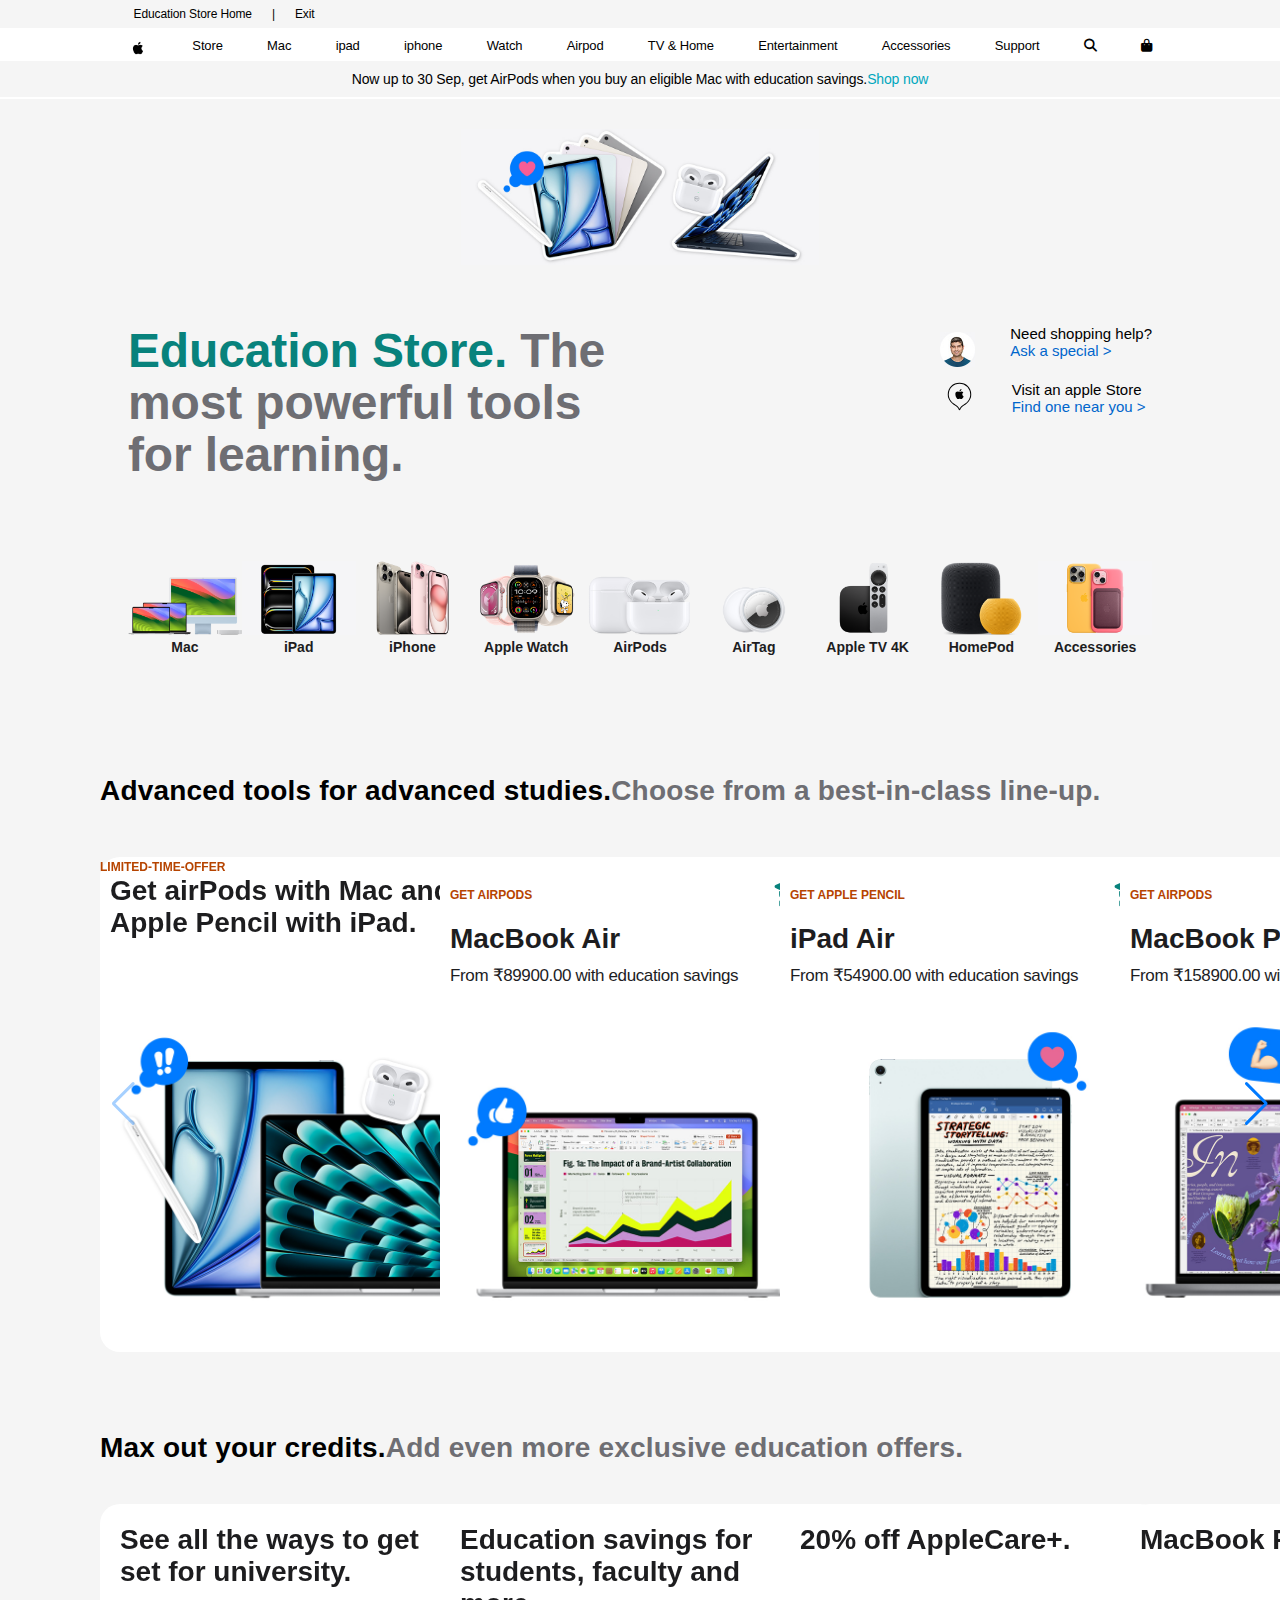
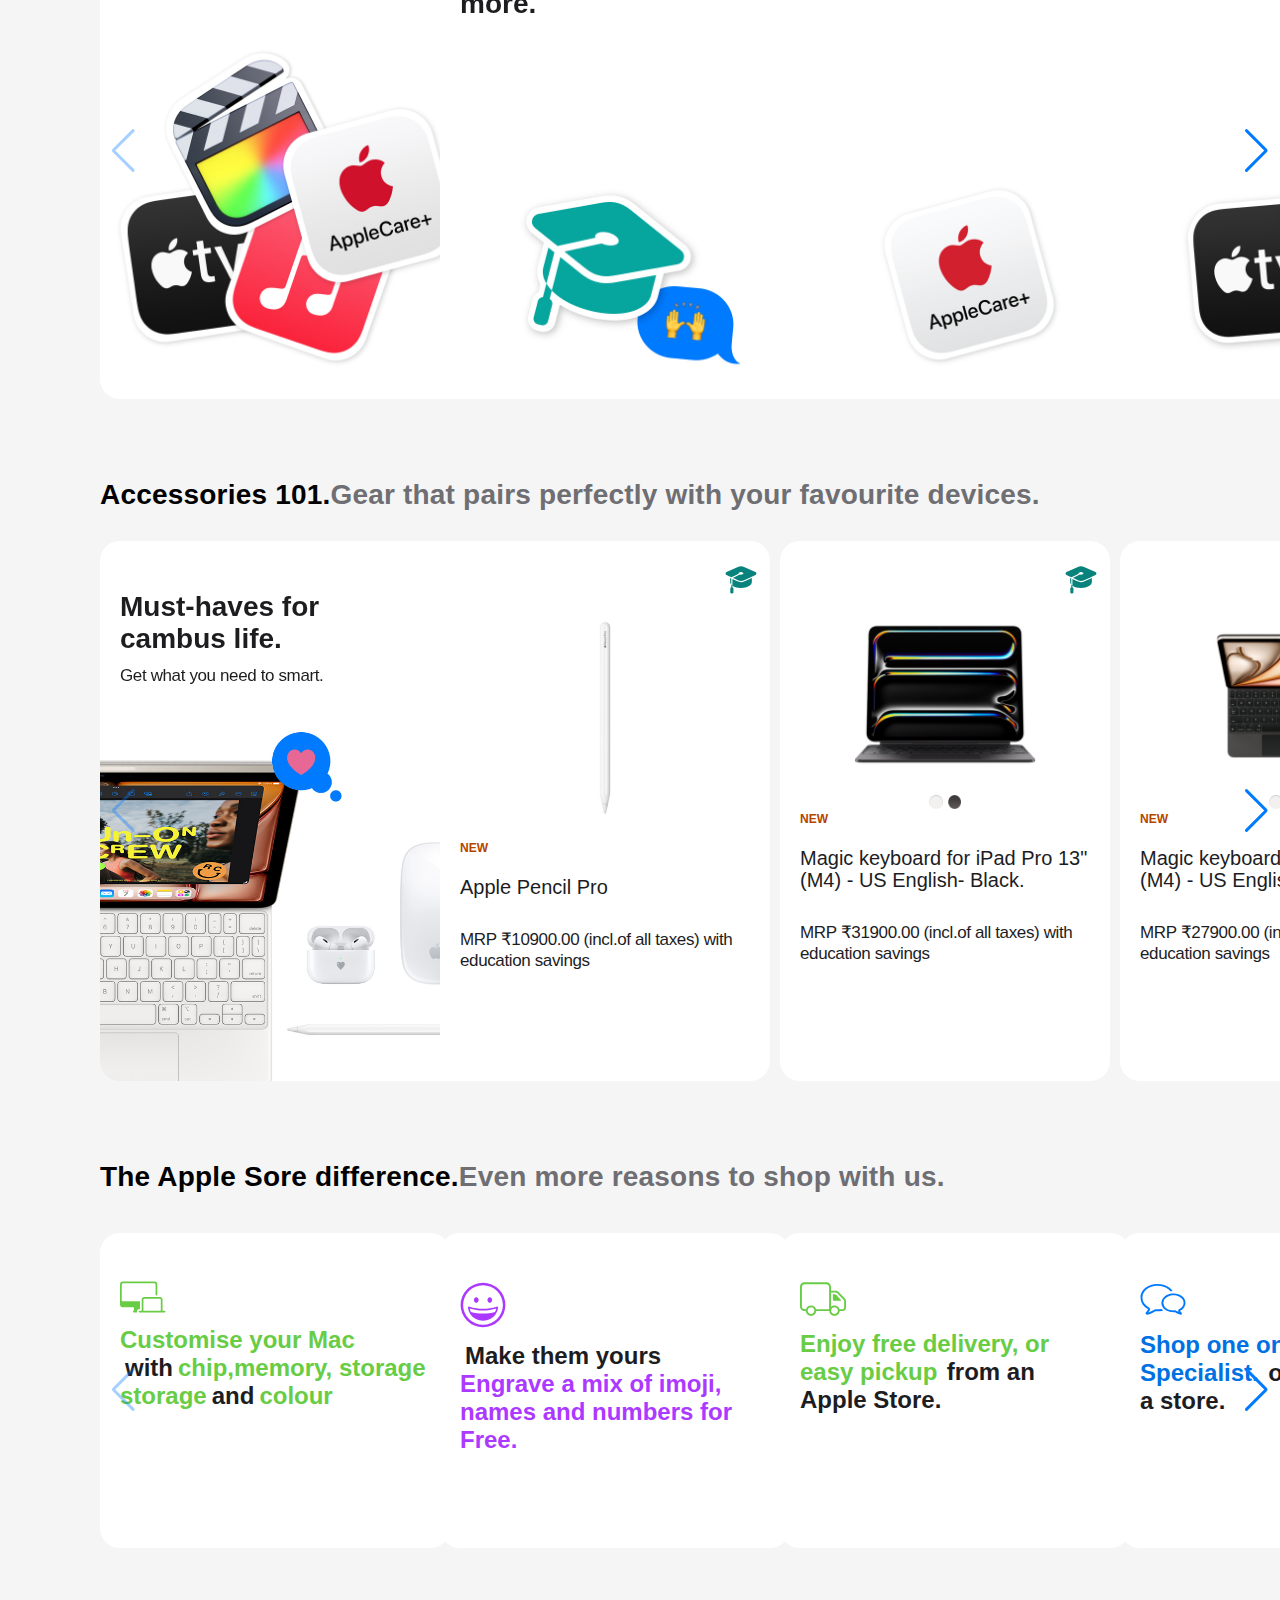
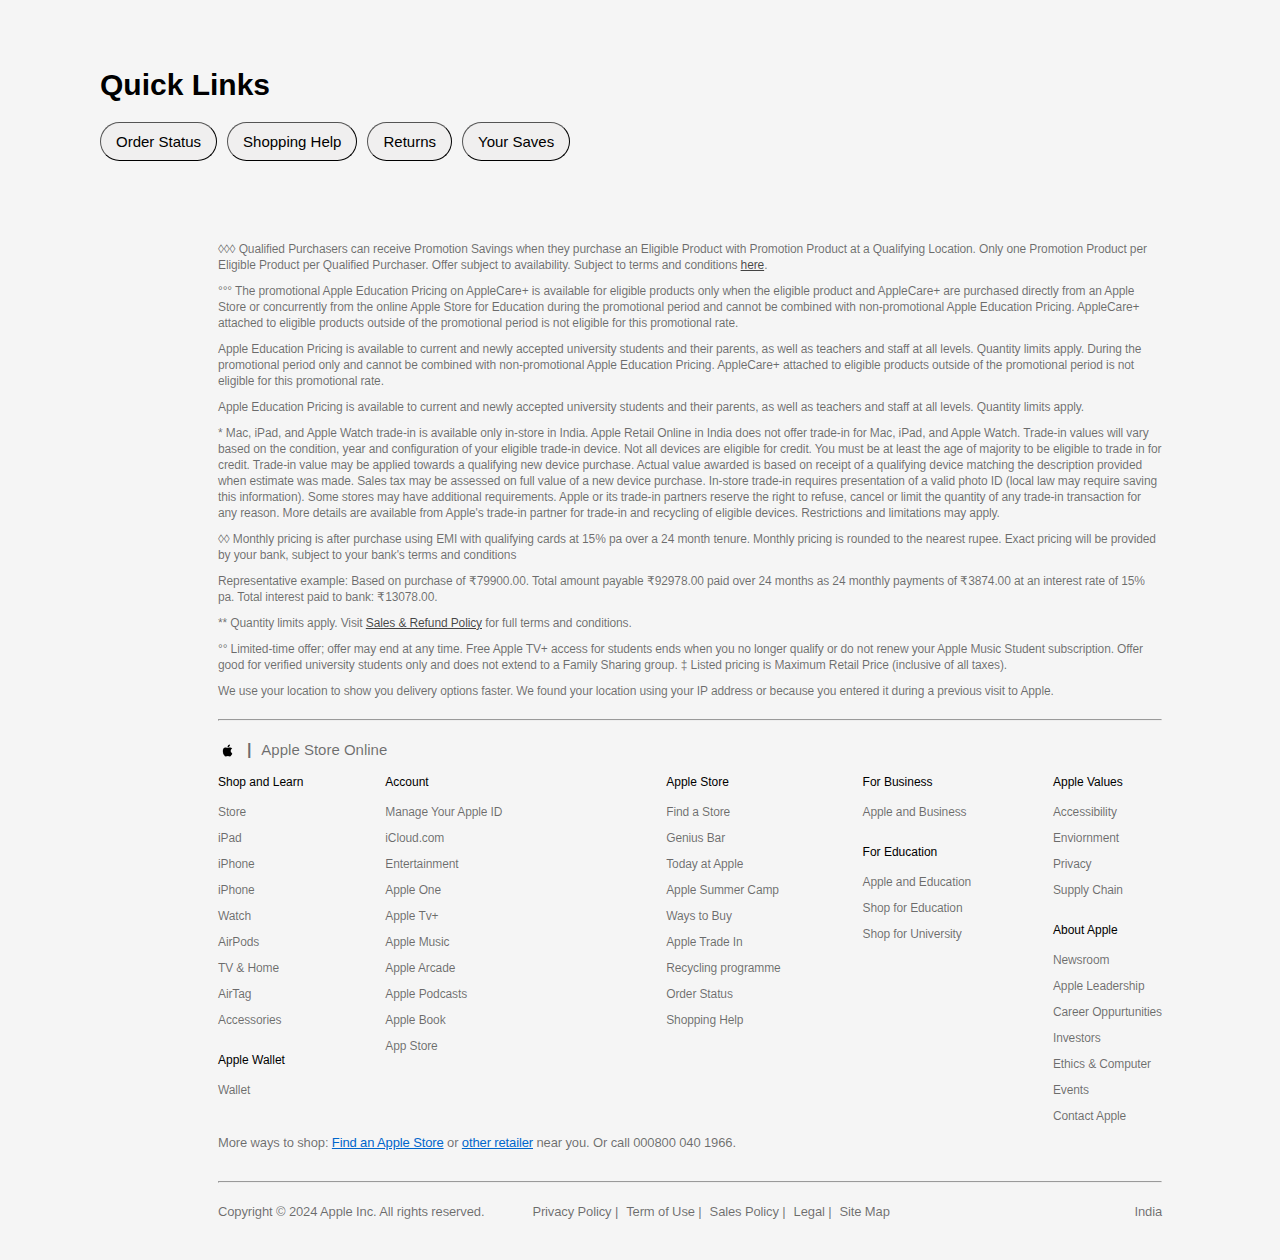
==== commit 3f97a509: "https://github.com/Shiyas-pangode/apple-education--clone" ====
--- a/index.html
+++ b/index.html
@@ -26,10 +26,10 @@
     <div id="nav-two">
         <div class="wrapper">
             <ul class="navtwo-ul">
-                <li class="nav-img"><a href="#">
+                <li class="nav-img"><a href="apple.html">
                     <img src="image/apple-logo-icon-14895.png" alt="image">
                 </a></li>
-                <li><a href="#">Store</a></li>
+                <li><a href="index.html">Store</a></li>
                 <li><a href="#">Mac</a></li>
                 <li><a href="#">ipad</a></li>
                 <li><a href="#">iphone</a></li>
@@ -39,10 +39,10 @@
                 <li><a href="#">Entertainment</a></li>
                 <li><a href="#">Accessories</a></li>
                 <li><a href="#">Support</a></li>
-                <li><a class ="search-bar" href="#" >
+                <li><a class ="search-bar"  href="#"  >
                     <i class="fa-solid fa-magnifying-glass">
                     </i></a></li>
-                <li><a href="#"><i class="fa-solid fa-bag-shopping" ></i></a></li>       
+                <li class="cart"><a href="#"><i class="fa-solid fa-bag-shopping" ></i></a></li>       
             </ul>
             <div class="hover-searchbar">
                 <div class="hoversub-section">
--- a/style.css
+++ b/style.css
@@ -59,10 +59,14 @@
     position: fixed;
     z-index: 999;
     width: 100%;
+    top: 0;
     right: 0;
     height: 50vh;
     background-color: white; 
-}
+    transform: translateY(-20px);
+    transition: opacity 0.3s ease, transform 3s ease;
+}
+
 .hover-searchbar .hoversub-section{
     display: flex;
     padding-left: 5%;
@@ -144,6 +148,9 @@
 #nav-two .wrapper  .nav-img img{
     width: 20px;
 }
+#nav-three{
+    display: none;
+}
 #nav-three .navthree-ul {
     display: flex;
     justify-content: space-between;
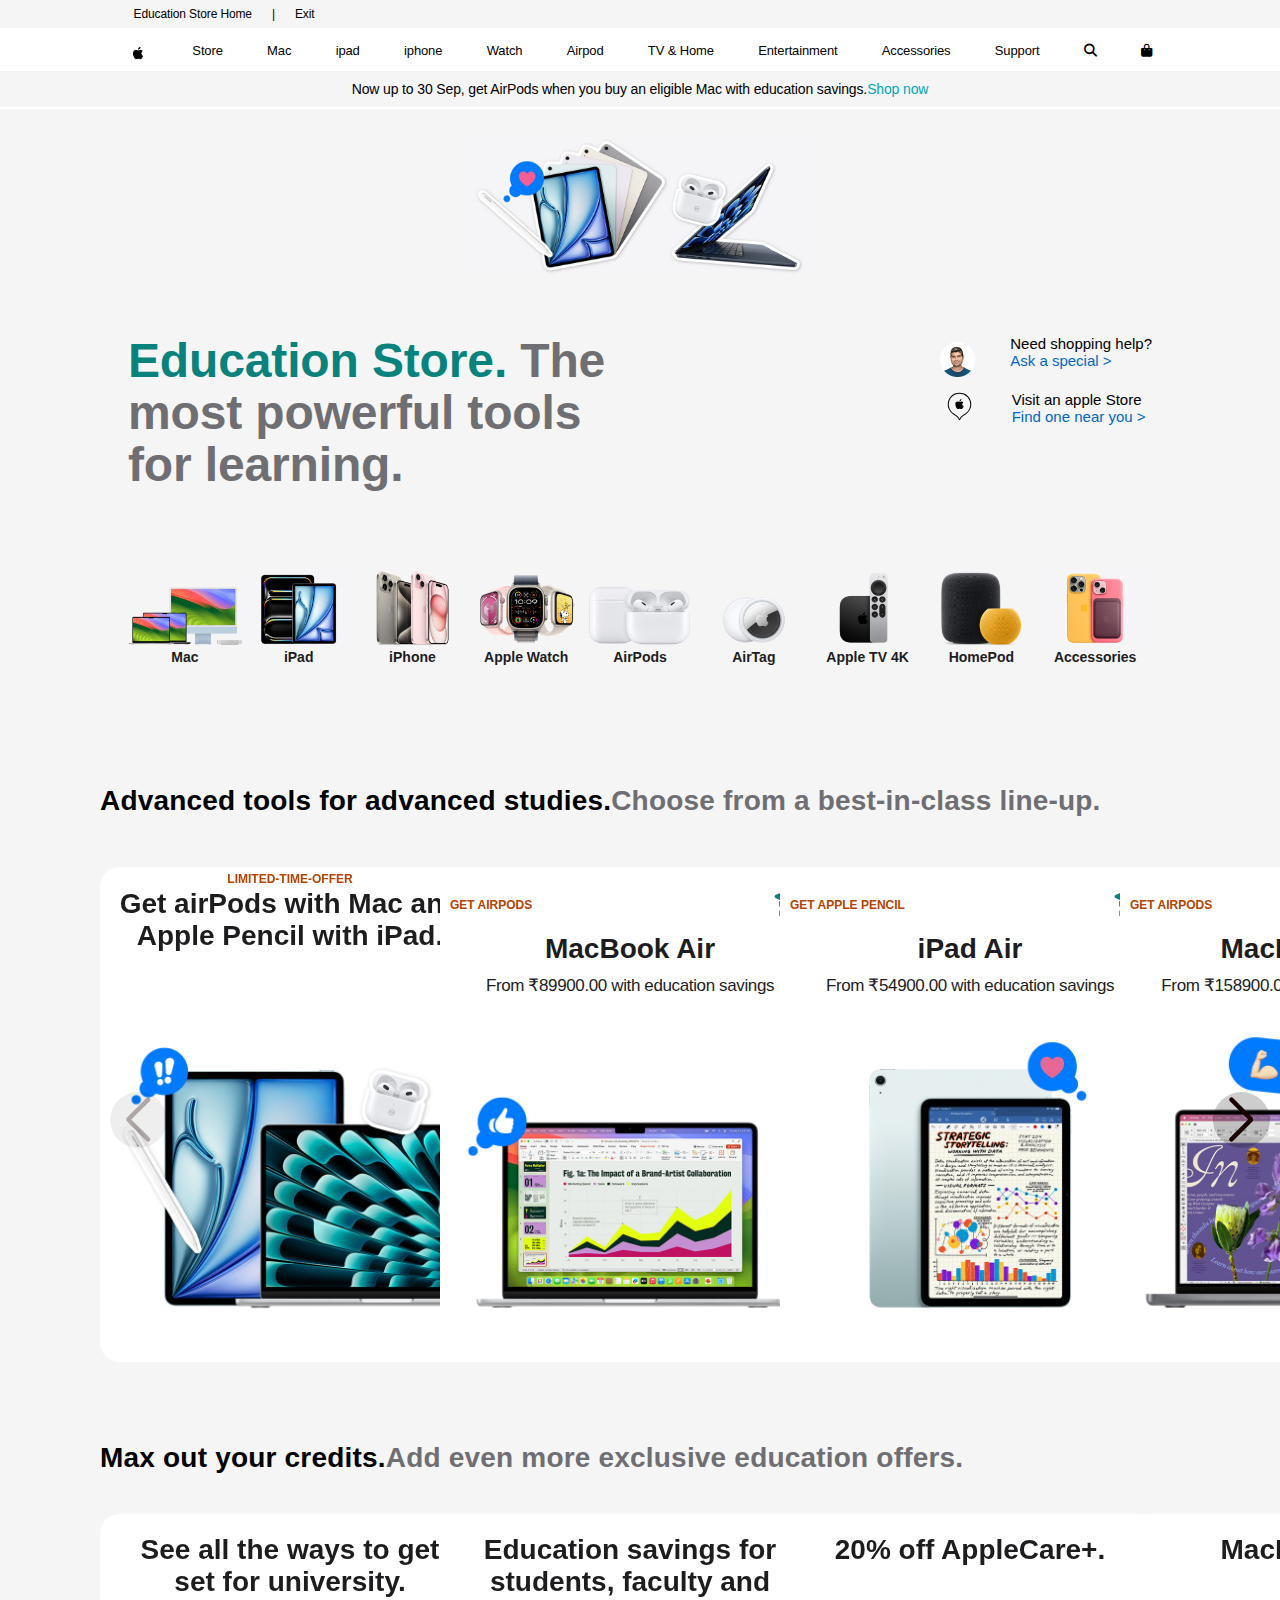
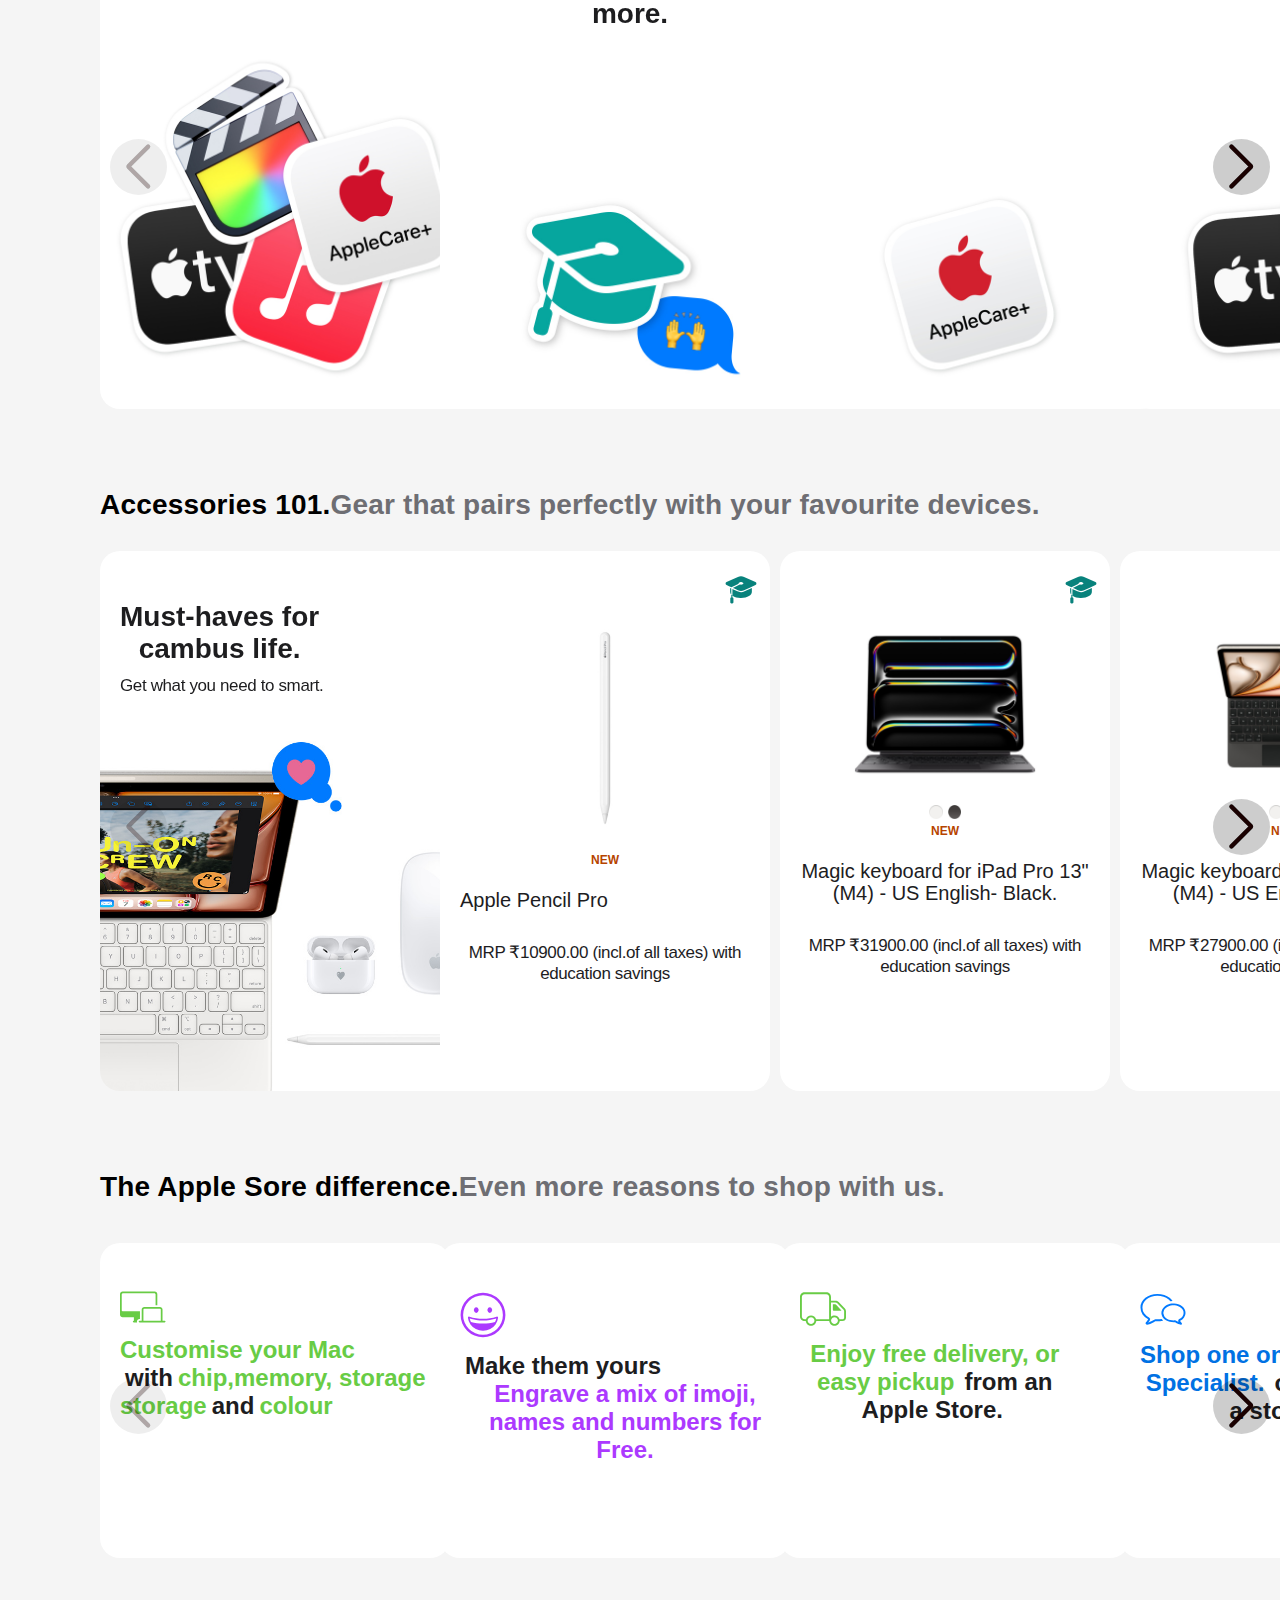
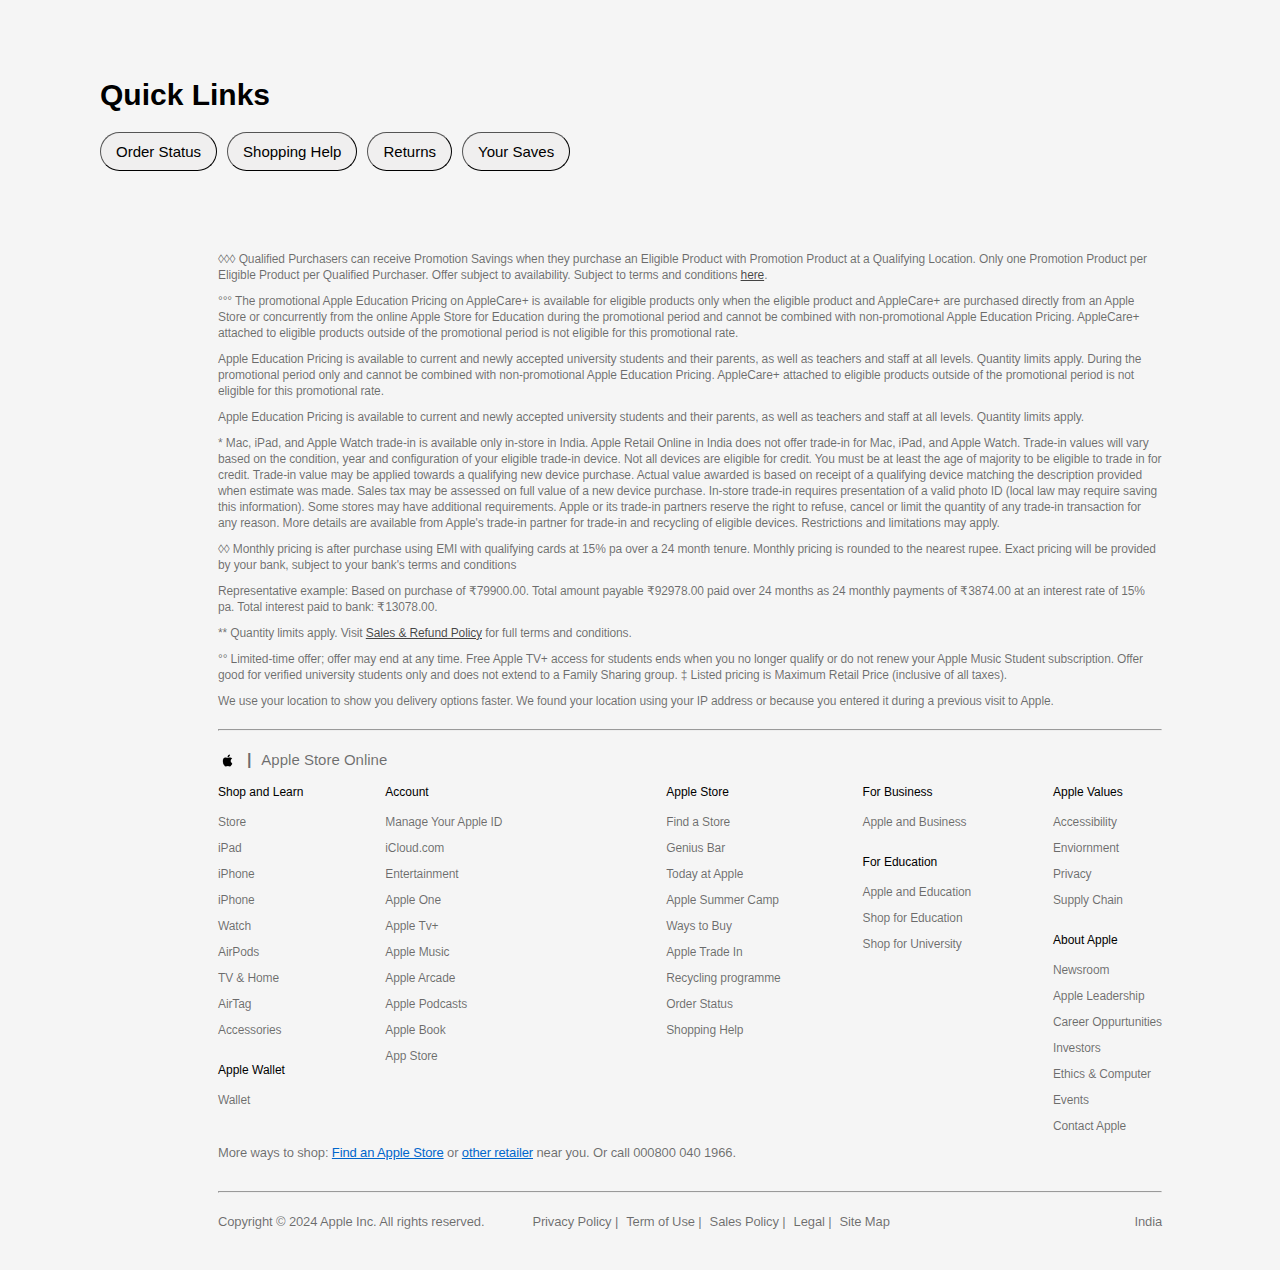
==== commit bb21cf4c: "https://github.com/Shiyas-pangode/apple-education--clone" ====
--- a/index.html
+++ b/index.html
@@ -51,9 +51,6 @@
                         <input class="input" placeholder="Search apple.com" type="searchbar"/>
                         <img class="close-icon" src="image/svgexport-20.svg"  alt="image" />
                     </div>
-                    
-                   
-                    
                 </div>
                 <div class="wrapper">
                     <div class="searchbar-position" >
@@ -79,6 +76,11 @@
                             <span><a href="#">Apple Trade In</a></span>
                         </div>
                     </div>
+                    <div class="line"></div>
+                    <div class="input-items">
+
+                    </div>
+
                 </div>
             </div>    
         </div>
@@ -87,7 +89,7 @@
         <div class="wrapper">
             <div class="navthree-ul">
                 <a href="#">University Students</a>
-                <button class="shop-button">shop</button>
+                <a class ="shop"href="apple.html"><button class="shop-button">button</button></a>
             </div>
         </div>
     </div>
--- a/style.css
+++ b/style.css
@@ -38,6 +38,9 @@
     
     
 }
+#nav-two{
+    padding: 5px 0px;
+}
 #nav-two .navtwo-ul{
     display: flex;
     list-style: none;
@@ -51,11 +54,42 @@
     font-size: 13px;
     font-weight: 400;
     letter-spacing: -.01em;
+
+}
+
+@keyframes slideIn{
+    from{
+        opacity: 0;
+        transform: translateY(-100%);
+    }
+    to{
+        opacity: 1;
+        transform: translateY(0);
+    }
+}
+@keyframes slideOut{
+    from{
+        opacity: 1;
+        transform: translateY(0);
+    }to{
+        opacity: 0;
+        transform: translateY(-100%);
+    }
+}
+.hover-searchbar.show {
+    display: flex;
+    animation: slideIn 0.5s forwards; 
+    display: flex;
+
+}
+.hover-searchbar.hide {
+    animation: slideOut 0.5s forwards; 
+    opacity: 0;
+    display: none;
 }
  .hover-searchbar {
     display: none;
     flex-direction: column;
-    /* justify-content: flex-start; */
     position: fixed;
     z-index: 999;
     width: 100%;
@@ -63,8 +97,9 @@
     right: 0;
     height: 50vh;
     background-color: white; 
-    transform: translateY(-20px);
-    transition: opacity 0.3s ease, transform 3s ease;
+    animation: none;
+    transition: opacity 0.5s ease-out;
+    
 }
 
 .hover-searchbar .hoversub-section{
@@ -96,10 +131,6 @@
     Helvetica Neue, Helvetica, Arial, sans-serif;
     position: relative;
     z-index: 1;
-    /* margin-inline-start: -30px;
-    margin-inline-end: -31px;
-    padding-inline-start: 34px;
-    padding-inline-end: 34px; */
     width: 50%;
     height: 100%;
     border: none;
@@ -141,6 +172,7 @@
     justify-items: center;
     text-align: center;
 }
+
 .wrapper .navtwo-ul li a{
     text-decoration: none; 
     color: black;
@@ -165,11 +197,12 @@
     font-family: SF Pro Text, SF Pro Icons, Helvetica Neue, Helvetica, Arial, sans-serif;
 }
 #nav-three .navthree-ul .shop-button{
-    padding: 0px 10px ;
+    padding: 5px 10px ;
     background-color: blue;
     border-radius: 20px;
     color: white;
     border: none;
+    cursor: pointer;
 }
 .nav-four{
     padding: 10px;
@@ -189,6 +222,46 @@
     text-decoration: none;
     color: rgb(0, 167, 189);
 }
+.swiper {
+    width: 100%;
+    display: flex;
+    justify-content: center;
+    align-items: center;
+  }
+ 
+  .swiper-button-prev img{
+    width: 100%;
+    display: block;
+  }
+  .swiper-button-next img{
+    width: 100%;
+    display: block;
+  }
+  .swiper-button-prev {
+    background-color: #ffffff32;
+    padding: 6px 15px;
+    filter: invert(1) brightness(0.3) contrast(2);
+    border-radius: 50%;
+    font-weight: 900;
+    
+  }
+  .swiper-button-next {
+    background-color: #ffffff32;
+    padding: 6px 15px;
+    filter: invert(1) brightness(0.3) contrast(2);
+    border-radius: 50%;
+    font-size: 20px;
+    font-weight: 900;
+  }
+
+
+  .swiper-slide {
+    text-align: center;
+    font-size: 18px;
+    display: flex;
+    justify-content: center;
+    align-items: center;
+  }
 #education-store {
     background-color: rgba(0, 0, 0, .04);
     margin-top: 2px;
@@ -974,7 +1047,17 @@
     line-height: 1.3333733333;
     color: #0000008f;
 }
-
-
-
-
+@media (max-width: 760px) {
+    .swiper-button-next {
+      right: 20px;
+      transform: rotate(90deg);
+    }
+
+    .swiper-button-prev {
+      left: 20px;
+      transform: rotate(90deg);
+    }
+  }
+
+
+
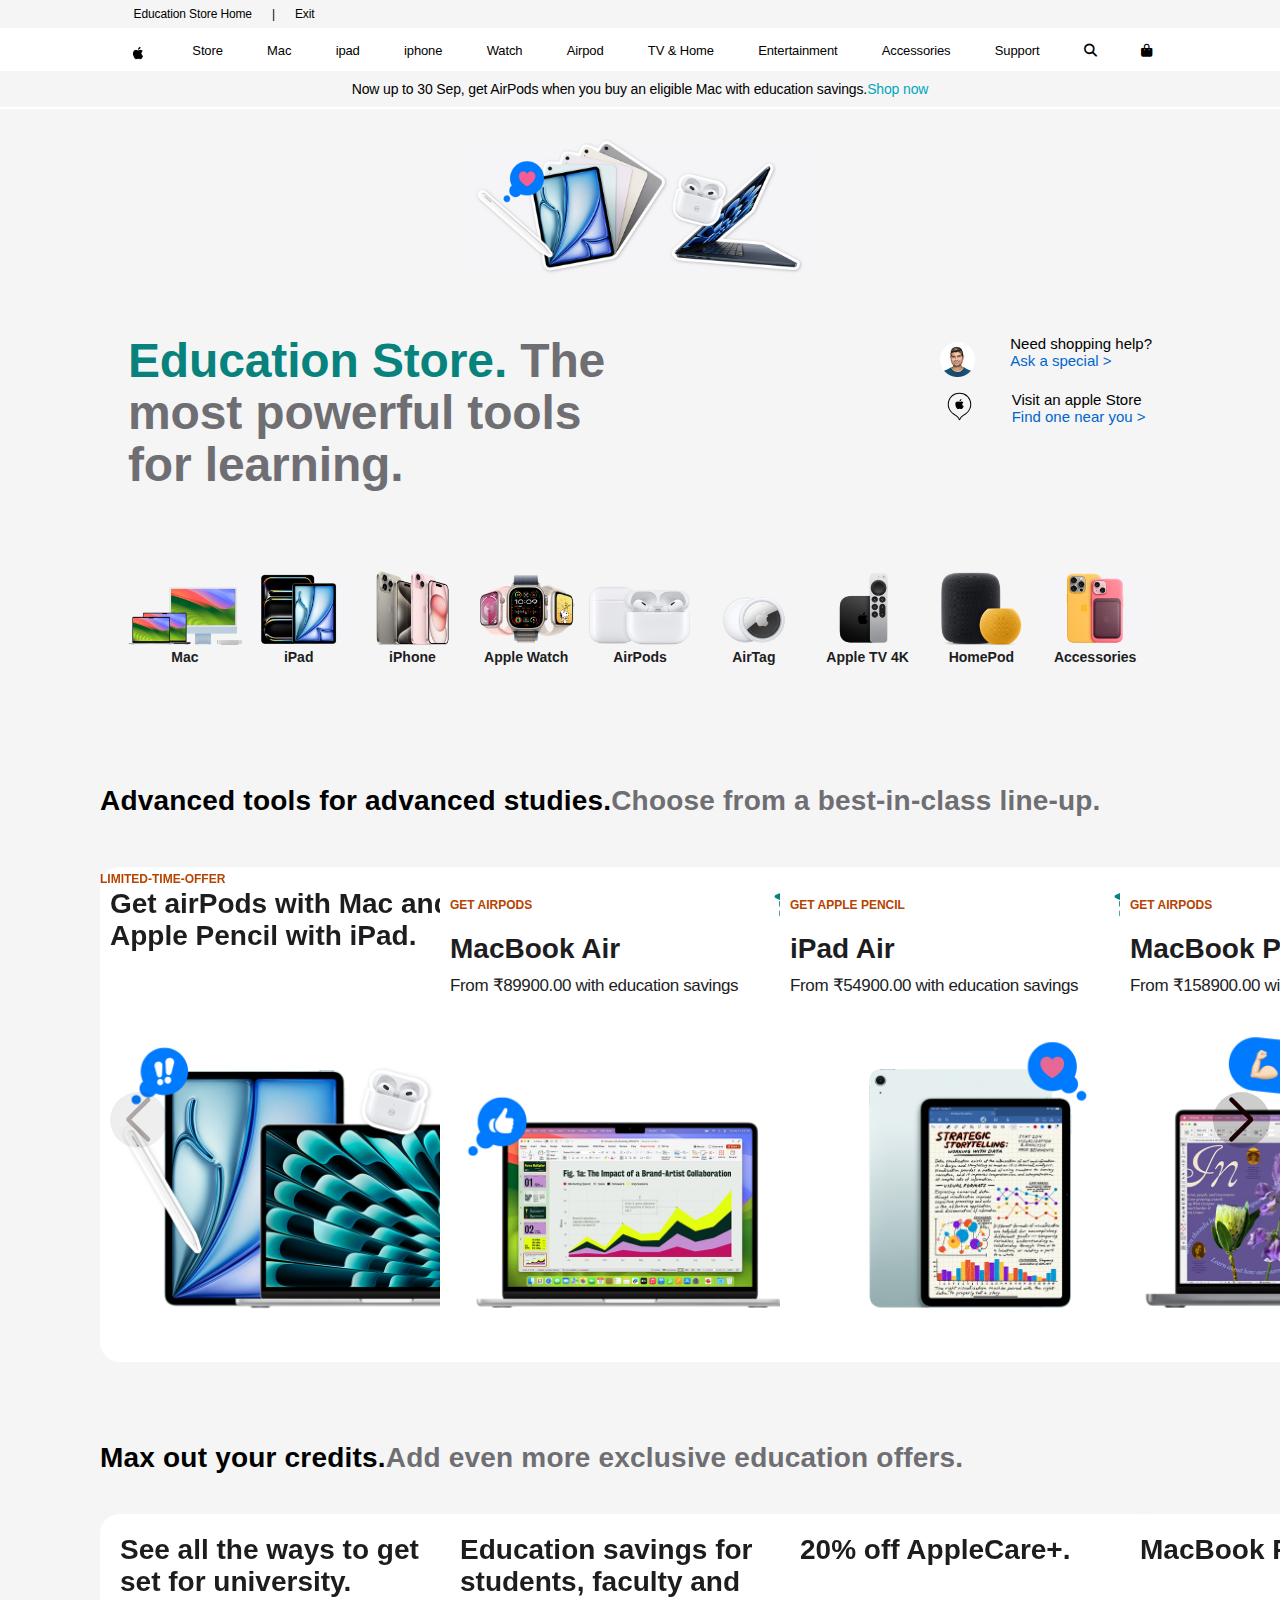
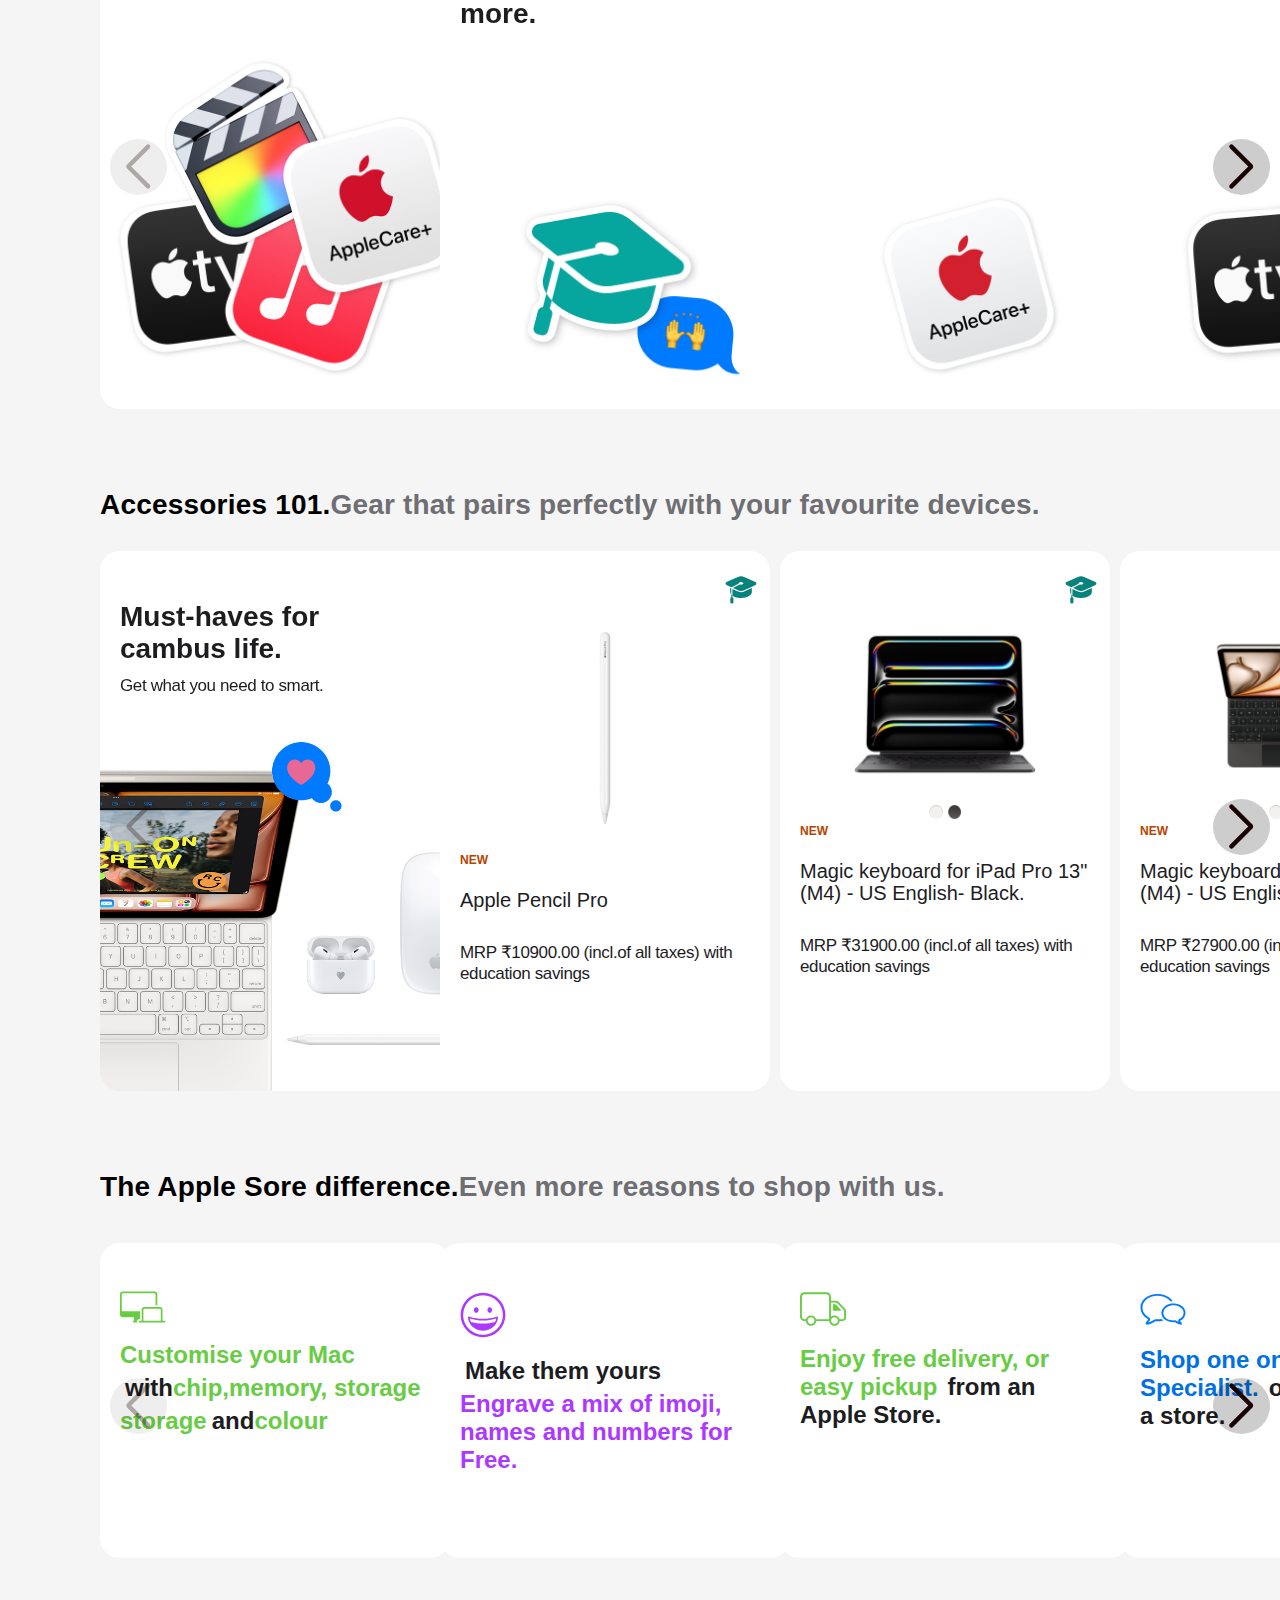
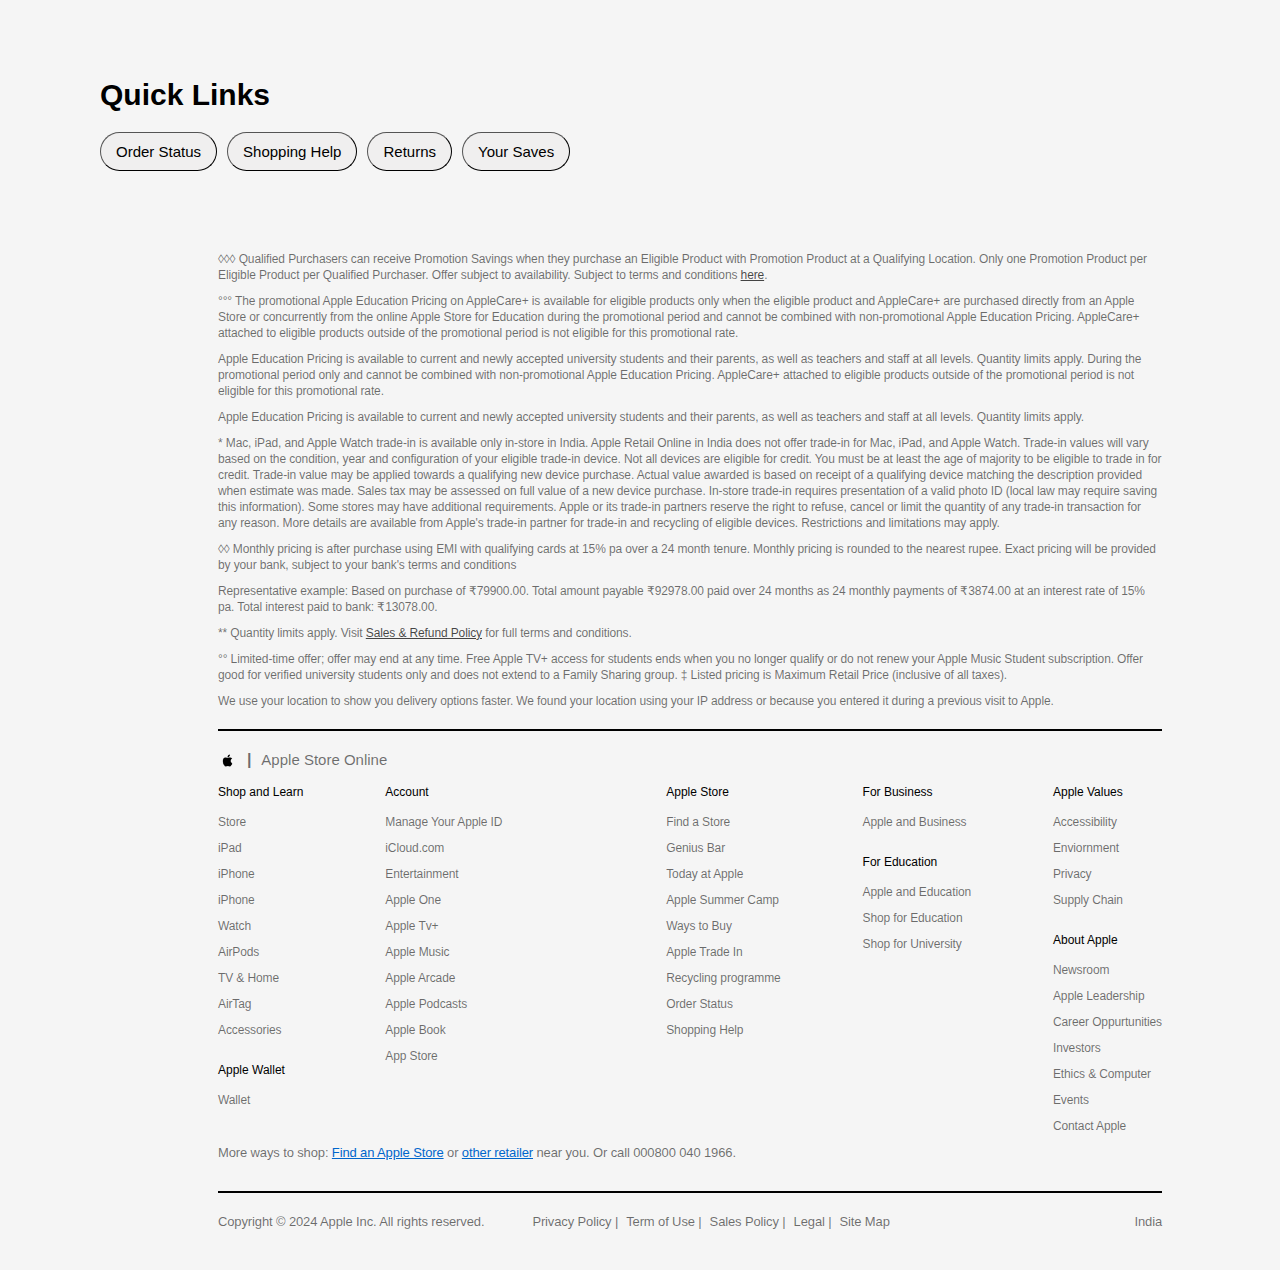
==== commit 7f9c2170: "update" ====
--- a/index.html
+++ b/index.html
@@ -38,17 +38,28 @@
                 <li><a href="#">TV & Home</a></li>
                 <li><a href="#">Entertainment</a></li>
                 <li><a href="#">Accessories</a></li>
-                <li><a href="#">Support</a></li>
+                <li id="support"><a href="#">Support</a></li>
                 <li><a class ="search-bar"  href="#"  >
                     <i class="fa-solid fa-magnifying-glass">
                     </i></a></li>
                 <li class="cart"><a href="#"><i class="fa-solid fa-bag-shopping" ></i></a></li>       
             </ul>
+            <div class="support">
+                <div class="support-content">
+                    <h4>Apple Support</h4>
+                    <div class="content-help">
+                        <span><h5>Forgotten Apple ID password</h5></span>
+                        <span><h5>Apple Repair</h5></span>
+                        <span><h5>Billing And Subscriptions</h5></span>
+                    </div>
+                    <h3><a href="#">Search For More Topics ?</a></h3>
+                </div>
+            </div>
             <div class="hover-searchbar">
                 <div class="hoversub-section">
                     <div class="search-content">
                         <img class="search-icon" src="image/svgexport-22.svg" alt="image"/>
-                        <input class="input" placeholder="Search apple.com" type="searchbar"/>
+                        <input id="input" placeholder="Search apple.com" type="searchbar"/>
                         <img class="close-icon" src="image/svgexport-20.svg"  alt="image" />
                     </div>
                 </div>
@@ -78,7 +89,42 @@
                     </div>
                     <div class="line"></div>
                     <div class="input-items">
-
+                        <div class="input-items-airpod"><a href="#">
+                            <img src="image/store-card-13-airpods-nav-202209.png" alt="image"/>
+                            <h5>Airpod</h5>
+                        </a></div>
+                        <div class="input-items-airpod"><a href="#">
+                            <img src="image/store-card-13-mac-nav-202310.png" alt="image"/>
+                            <h5>Mac</h5>
+                        </a></div>
+                        <div class="input-items-airpod"><a href="#">
+                            <img src="image/store-card-13-iphone-nav-202309_GEO_EMEA (1).png" alt="omage"/>
+                            <h5>iPhone</h5>
+                        </a></div>
+                        <div class="input-items-airpod"><a href="#">
+                            <img src="image/store-card-13-ipad-nav-202405.png" alt="image"/>
+                            <h5>iPad</h5>
+                        </a></div>
+                        <div class="input-items-airpod"><a href="#">
+                            <img src="image/store-card-13-watch-nav-202309_GEO_IN.png" alt="image"/>
+                            <h5>iwatch</h5>
+                        </a></div>
+                        <div class="input-items-airpod"><a href="#">
+                            <img src="image/store-card-13-accessories-nav-202403.png" alt="image"/>
+                            <h5>Accessories</h5>
+                        </a></div>
+                        <div class="input-items-airpod"><a href="#">
+                            <img src="image/store-card-13-airtags-nav-202108.png" alt="image"/>
+                            <h5>Airtags</h5>
+                        </a></div>
+                        <div class="input-items-airpod"><a href="#">
+                            <img src="image/store-card-13-appletv-nav-202210.png" alt="image"/>
+                            <h5>Apple TV</h5>
+                        </a></div>
+                        <div class="input-items-airpod"><a href="#">
+                            <img src="image/store-card-13-homepod-nav-202301.png" alt="image"/>
+                            <h5>HomePod</h5>
+                        </a></div>
                     </div>
 
                 </div>
@@ -87,9 +133,14 @@
     </div>
     <div id="nav-three">
         <div class="wrapper">
+            <h2 class="empty">You Bag is empty</h2>
             <div class="navthree-ul">
-                <a href="#">University Students</a>
-                <a class ="shop"href="apple.html"><button class="shop-button">button</button></a>
+                <span><a href="#">Sign in</a> to see if you have any saved items</span>
+                <span>My Profile</span>
+                <span>Orders</span>
+                <span>favourite</span>
+                <h4>University</h4>
+                <a class ="shop"href="apple.html"><button class="shop-button">Sign-in</button></a>
             </div>
         </div>
     </div>
@@ -197,11 +248,13 @@
                 <div class="swiper">
                     <!-- Additional required wrapper -->
                     <div class="swiper-wrapper">
-                      <!-- Slides -->
-                      <div class="swiper-slide">
-                        <div class="card1-img">
-                            <span class="card1-offertext">LIMITED-TIME-OFFER</span>
-                            <p class="card1-subhead">Get airPods with Mac and Apple Pencil with iPad.</p>
+                      <div class="swiper-slide">
+                        <div class="offercard-1">
+                            <!-- Slides -->
+                            <div class="card1-img">
+                                <span class="card1-offertext">LIMITED-TIME-OFFER</span>
+                                <p class="card1-subhead">Get airPods with Mac and Apple Pencil with iPad.</p>
+                            </div>
                         </div>
                       </div>
                       <div class="swiper-slide"><div class="offercard-2">
--- a/style.css
+++ b/style.css
@@ -9,10 +9,12 @@
     width: 80%;
     margin: 0 auto;
     max-width: 1280px;
+    
 }
 #nav-one {
     background-color:rgba(0, 0, 0, .04);
     padding: 7px;
+   
 }
 .header .nav-top .navone-ul{
     display: flex;  
@@ -38,8 +40,57 @@
     
     
 }
+.support{
+    position: absolute;
+    background-color: white;
+    width: 100%;
+    left: 0;
+    display: flex;
+    flex-direction: column;
+    justify-content: center;
+    height: 40vh;
+    display: none;
+}
+.support .support-content{
+    display: flex;
+    flex-direction: column;
+    text-align: center;
+    
+    
+}
+.support .support-content h4{
+    font-size: 40px;
+    font-weight: 600px;
+    color: #1d1d1f;
+    padding-bottom: 1%;
+}
+.support .support-content .content-help{
+    display: flex;
+    gap: 10px;
+    justify-content: center;
+    padding-top: 20px;
+}
+.support .support-content .content-help span{
+    padding: 25px 10px;
+    background-color: #dbdbe3;
+    border-radius: 12px;
+}
+.support .support-content .content-help span h5{
+    color: #0071e3;
+    font-size: 20px;
+    font-family:'Lucida Sans', 'Lucida Sans Regular', 'Lucida Grande',
+     'Lucida Sans Unicode', Geneva, Verdana, sans-serif;
+    
+}
+.support .support-content h3 {
+    padding-top: 2%;
+}
+.support .support-content h3 a{
+    color: #06c;
+}
 #nav-two{
     padding: 5px 0px;
+    position: relative;
 }
 #nav-two .navtwo-ul{
     display: flex;
@@ -121,7 +172,7 @@
     width: 100%;
 }
 
-.hover-searchbar .input {
+.hover-searchbar #input {
     height: 30px;
     font-size: 24px;
     line-height: 1.1666666667;
@@ -172,6 +223,33 @@
     justify-items: center;
     text-align: center;
 }
+.line{
+    border: 1px solid black;
+}
+.hover-searchbar .input-items{
+    display: none;
+    justify-content: center;
+    text-align: center;
+    height: 100%;
+    background-color:rgba(248, 242, 242, 0.97);
+    border-radius: 12px;
+    gap: 5px;
+    padding: 10px 0px;
+    align-items: center;
+
+    
+}
+.hover-searchbar .input-items .input-items-airpod h5{
+    color: #0071e3;
+    
+}
+
+.hover-searchbar .input-items .input-items-airpod img{
+    display: block;
+    width: 100%;
+}
+
+
 
 .wrapper .navtwo-ul li a{
     text-decoration: none; 
@@ -182,24 +260,45 @@
 }
 #nav-three{
     display: none;
+    position: absolute;
+    width: 100%;
+    background-color: white;
+    
+}
+#nav-three .wrapper .empty{
+    font-size: 22px;
+    padding: 40px 0px 20px 40px;
+    color: black;
+    font-weight: 400px;
 }
 #nav-three .navthree-ul {
     display: flex;
-    justify-content: space-between;
+    padding-left: 40px;
+    flex-direction: column;
+    width: 100%;
+    height: 25vh;
     margin: 10px 0px;
+    background-color: white;
+}
+.navthree-ul span{
+    text-decoration: none;
+    font-size: 12px;
+    line-height: 1.3333733333;
+    font-weight: 400;
+    letter-spacing: -.01em;
+    font-family: SF Pro Text, SF Pro Icons, Helvetica Neue, Helvetica, Arial, sans-serif;
+    color: grey;
+    padding-bottom: 1%;
 }
 .navthree-ul a{
-    text-decoration: none;
-    font-size: 23px;
-    line-height: 1.3333733333;
-    font-weight: 600;
-    color: black;
-    font-family: SF Pro Text, SF Pro Icons, Helvetica Neue, Helvetica, Arial, sans-serif;
+    color: #0071e3;
+    font-size: 13px;
 }
 #nav-three .navthree-ul .shop-button{
+    margin-top: 1%;
     padding: 5px 10px ;
-    background-color: blue;
-    border-radius: 20px;
+    background-color:grey;
+    border-radius: 8px;
     color: white;
     border: none;
     cursor: pointer;
@@ -256,11 +355,8 @@
 
 
   .swiper-slide {
-    text-align: center;
     font-size: 18px;
     display: flex;
-    justify-content: center;
-    align-items: center;
   }
 #education-store {
     background-color: rgba(0, 0, 0, .04);
@@ -847,6 +943,7 @@
     width: 350px;
     background-color: white;
     border-radius: 20px;
+    gap: 5px;
     transition: transform ease 0.2s;
     &:hover{
         transform: scale(1.03);
@@ -863,7 +960,7 @@
 .bg-black{
     font-size: 24px;
     font-weight: 600;
-    padding: 0 5px;
+    padding-left: 5px;
     color: #1d1d1f;
     font-family: SF Pro Display, SF Pro Icons, Helvetica Neue, 
     Helvetica, Arial, sans-serif;
